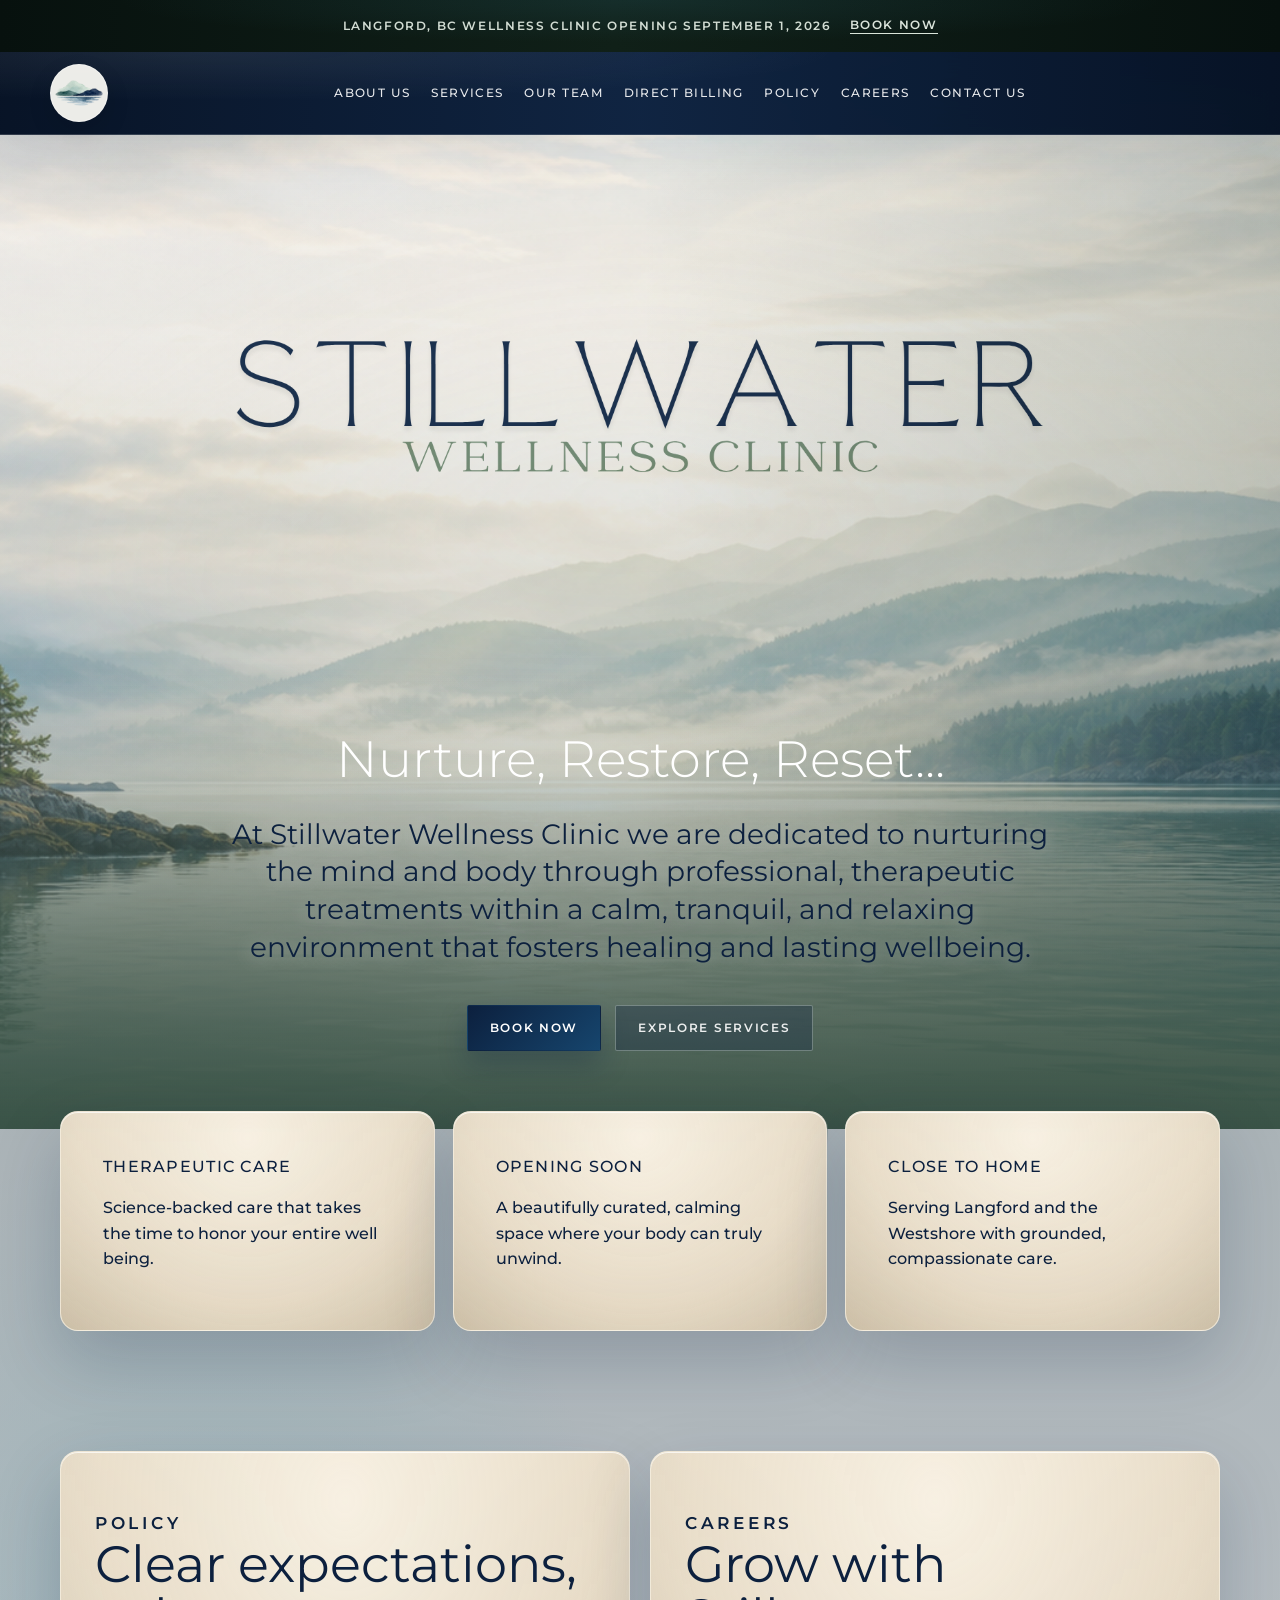
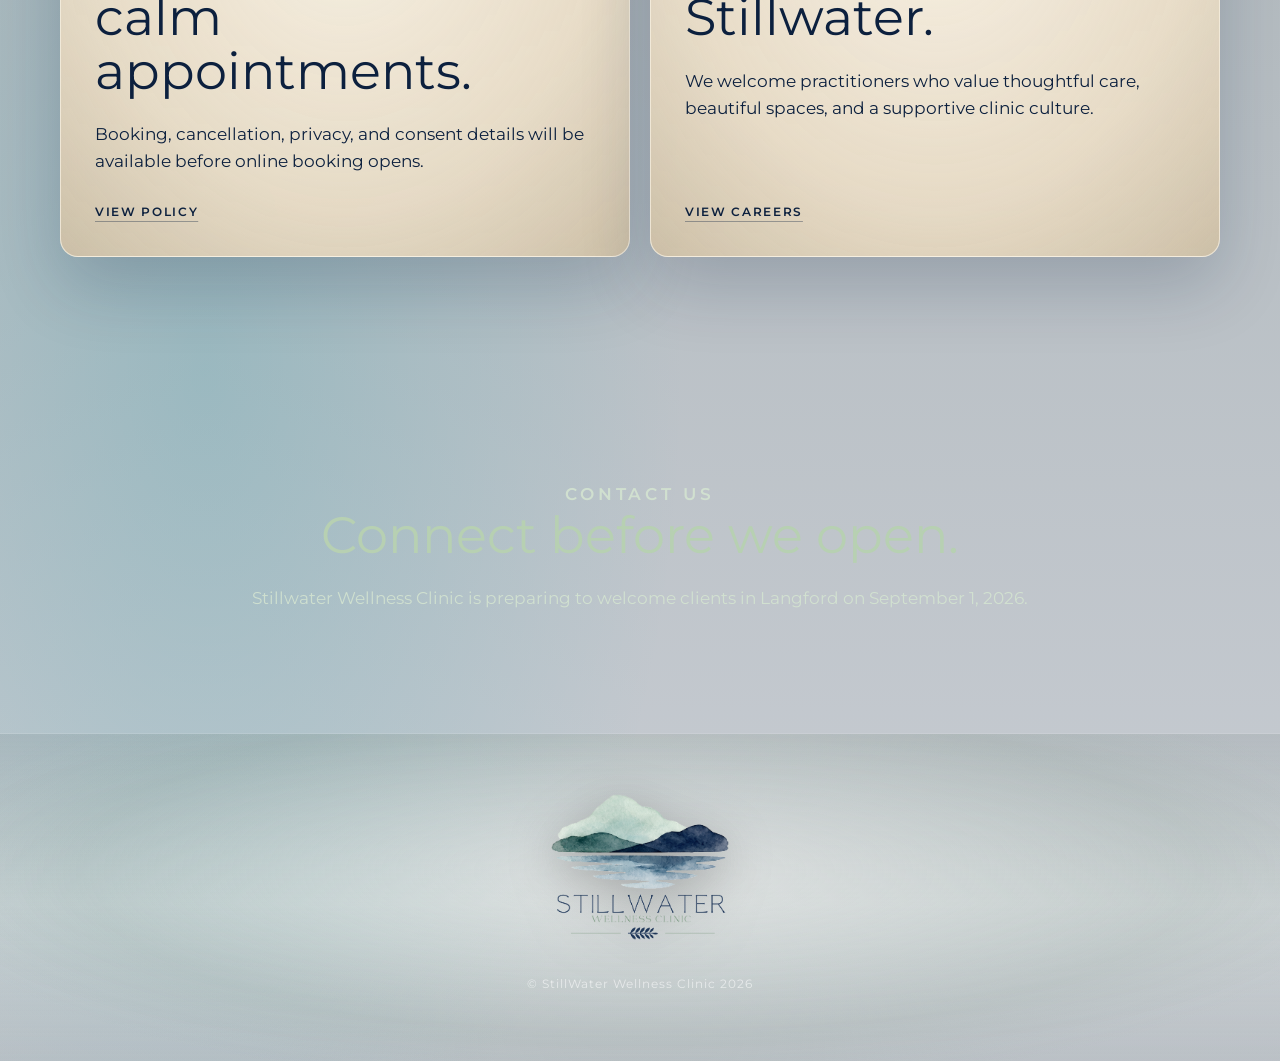
==== index.html @ 0101c3d7 "Simplify footer and team page copy" ====
<!doctype html>
<html lang="en">
  <head>
    <meta charset="utf-8">
    <meta name="viewport" content="width=device-width, initial-scale=1">
    <meta
      name="description"
      content="Stillwater Wellness Clinic is a calm, therapeutic wellness clinic opening September 1, 2026 in Langford, BC."
    >
    <title>Stillwater Wellness Clinic | Langford BC</title>
    <link rel="preconnect" href="https://fonts.googleapis.com">
    <link rel="preconnect" href="https://fonts.gstatic.com" crossorigin>
    <link
      href="https://fonts.googleapis.com/css2?family=Montserrat:wght@300;400;500;600;700&display=swap"
      rel="stylesheet"
    >
    <link rel="stylesheet" href="styles.css">
  </head>
  <body>
    <div class="announcement-bar">
      <span>Langford, BC wellness clinic opening September 1, 2026</span>
      <a href="https://jane.app" target="_blank" rel="noreferrer">Book Now</a>
    </div>

    <header class="site-header" data-header>
      <a class="brand-mark" href="#home" aria-label="Stillwater Wellness Clinic home">
        <img src="stillwater-menu-logo.png" alt="Stillwater Wellness Clinic logo">
      </a>
      <button class="nav-toggle" type="button" aria-expanded="false" aria-controls="site-nav" data-nav-toggle>
        <span></span>
        <span></span>
        <span></span>
        <span class="sr-only">Menu</span>
      </button>
      <nav class="site-nav" id="site-nav" data-nav>
        <a href="about.html">About Us</a>
        <a href="services.html">Services</a>
        <a href="teams.html">Our Team</a>
        <a href="direct-billing.html">Direct Billing</a>
        <a href="policy.html">Policy</a>
        <a href="careers.html">Careers</a>
        <a href="contact.html">Contact Us</a>
      </nav>
    </header>

    <main>
      <section class="hero" id="home" aria-labelledby="hero-title">
        <div class="hero-media" aria-hidden="true">
          <div class="watercolor-field"></div>
        </div>
        <div class="hero-content">
          <img class="hero-wordmark" src="stillwater-wordmark.png" alt="Stillwater Wellness Clinic">
          <h1 id="hero-title">Nurture, Restore, Reset...</h1>
          <p class="mantra">
            At Stillwater Wellness Clinic we are dedicated to nurturing the mind and body through professional,
            therapeutic treatments within a calm, tranquil, and relaxing environment that fosters healing and
            lasting wellbeing.
          </p>
          <div class="hero-actions">
            <a class="button button-primary" href="https://jane.app" target="_blank" rel="noreferrer">Book Now</a>
            <a class="button button-secondary" href="services.html">Explore Services</a>
          </div>
        </div>
      </section>

      <section class="intro-band" aria-label="Clinic highlights">
        <div>
          <strong>Therapeutic Care</strong>
          <p>Science-backed care that takes the time to honor your entire well being.</p>
        </div>
        <div>
          <strong>Opening Soon</strong>
          <p>A beautifully curated, calming space where your body can truly unwind.</p>
        </div>
        <div>
          <strong>Close to Home</strong>
          <p>Serving Langford and the Westshore with grounded, compassionate care.</p>
        </div>
      </section>

      <section class="section policy-careers">
        <article id="policy">
          <p class="eyebrow">Policy</p>
          <h2>Clear expectations, calm appointments.</h2>
          <p>
            Booking, cancellation, privacy, and consent details will be available before online booking opens.
          </p>
          <a class="inline-card-link" href="policy.html">View Policy</a>
        </article>
        <article id="careers">
          <p class="eyebrow">Careers</p>
          <h2>Grow with Stillwater.</h2>
          <p>
            We welcome practitioners who value thoughtful care, beautiful spaces, and a supportive clinic culture.
          </p>
          <a class="inline-card-link" href="careers.html">View Careers</a>
        </article>
      </section>

      <section class="section contact-section" id="contact">
        <div>
          <p class="eyebrow">Contact Us</p>
          <h2>Connect before we open.</h2>
          <p>
            Stillwater Wellness Clinic is preparing to welcome clients in Langford on September 1, 2026.
          </p>
        </div>
      </section>
    </main>

    <footer class="site-footer">
      <img src="stillwater-footer-logo.png" alt="Stillwater Wellness Clinic logo">
      <p class="copyright">&copy; StillWater Wellness Clinic 2026</p>
    </footer>

    <script src="script.js"></script>
  </body>
</html>
---- styles.css ----
:root {
  --sage-light: #dfe9df;
  --sage: #89a58e;
  --sage-glow: #b7d0b2;
  --sage-text: #d4e4d1;
  --sage-deep: #496a57;
  --forest: #10281f;
  --forest-soft: #18372b;
  --blue: #17335b;
  --blue-deep: #0c203e;
  --mineral-blue: #16456d;
  --mineral-blue-soft: #2f6f83;
  --cream: #fbfaf5;
  --cream-block: rgba(232, 220, 199, 0.9);
  --cream-block-strong: rgba(247, 240, 226, 0.96);
  --white: #ffffff;
  --ink: #172333;
  --muted: #5d6b68;
  --line: rgba(23, 51, 91, 0.14);
  --shadow: 0 24px 60px rgba(12, 32, 62, 0.16);
  --soft-shadow: 0 18px 46px rgba(12, 32, 62, 0.08);
}

* {
  box-sizing: border-box;
}

html {
  min-height: 100%;
  scroll-behavior: smooth;
}

body {
  min-height: 100vh;
  margin: 0;
  background:
    linear-gradient(180deg, rgba(6, 22, 31, 0.68), rgba(7, 34, 41, 0.4) 24rem, rgba(12, 32, 62, 0.22)),
    radial-gradient(ellipse at 76% 18%, rgba(255, 255, 255, 0.22), transparent 28rem),
    radial-gradient(ellipse at 16% 74%, rgba(0, 181, 194, 0.18), transparent 30rem),
    url("ocean-geode-background.png") center top / cover fixed;
  color: rgba(255, 255, 255, 0.9);
  display: flex;
  flex-direction: column;
  font-family: "Montserrat", Arial, sans-serif;
  line-height: 1.6;
}

body::before {
  content: "";
  position: fixed;
  inset: 0;
  z-index: -1;
  pointer-events: none;
  background:
    linear-gradient(180deg, rgba(255, 255, 255, 0.08), transparent 24rem),
    radial-gradient(ellipse at 50% 28%, rgba(12, 32, 62, 0.18), transparent 42%);
  opacity: 0.82;
}

img {
  display: block;
  max-width: 100%;
}

a {
  color: inherit;
  text-decoration: none;
}

.sr-only {
  position: absolute;
  width: 1px;
  height: 1px;
  padding: 0;
  margin: -1px;
  overflow: hidden;
  clip: rect(0, 0, 0, 0);
  white-space: nowrap;
  border: 0;
}

.announcement-bar {
  position: fixed;
  z-index: 22;
  top: 0;
  left: 0;
  width: 100%;
  min-height: 52px;
  display: flex;
  align-items: center;
  justify-content: center;
  gap: 18px;
  padding: 12px 24px;
  background:
    radial-gradient(ellipse at 50% 0%, rgba(47, 111, 131, 0.18), transparent 58%),
    linear-gradient(90deg, #07110e, #102018 48%, #07110e);
  color: rgba(223, 233, 223, 0.94);
  font-size: 0.72rem;
  font-weight: 600;
  letter-spacing: 0.14em;
  line-height: 1.3;
  text-align: center;
  text-transform: uppercase;
}

.announcement-bar a {
  color: rgba(223, 233, 223, 0.98);
  border-bottom: 1px solid currentColor;
}

.site-header {
  position: fixed;
  z-index: 20;
  top: 52px;
  left: 0;
  width: 100%;
  min-height: 72px;
  display: grid;
  grid-template-columns: auto 1fr;
  align-items: center;
  gap: 22px;
  padding: 12px max(24px, calc((100vw - 1180px) / 2));
  background:
    radial-gradient(ellipse at 16% 0%, rgba(223, 233, 223, 0.08), transparent 42%),
    linear-gradient(90deg, rgba(5, 17, 36, 0.99), rgba(11, 32, 62, 0.98), rgba(5, 17, 36, 0.99));
  border: 0;
  border-bottom: 1px solid rgba(255, 255, 255, 0.12);
  border-radius: 0;
  box-shadow: var(--soft-shadow);
  backdrop-filter: blur(18px);
}

.brand-mark {
  display: grid;
  place-items: center;
  width: 58px;
  height: 58px;
  background: rgba(251, 250, 245, 0.94);
  border: 1px solid rgba(255, 255, 255, 0.34);
  border-radius: 50%;
  box-shadow: 0 10px 24px rgba(0, 0, 0, 0.12);
}

.brand-mark img {
  width: 50px;
  height: 34px;
  object-fit: contain;
  object-position: center;
}

.site-nav {
  display: flex;
  align-items: center;
  justify-content: center;
  gap: clamp(12px, 1.6vw, 24px);
  color: rgba(255, 255, 255, 0.9);
  font-size: 0.76rem;
  font-weight: 500;
  letter-spacing: 0.12em;
  text-transform: uppercase;
}

.site-nav a {
  padding: 8px 0;
}

.site-nav a:hover {
  color: var(--sage-light);
}

.button {
  display: inline-flex;
  align-items: center;
  justify-content: center;
  min-height: 46px;
  padding: 0 22px;
  border: 1px solid transparent;
  border-radius: 2px;
  font-size: 0.76rem;
  font-weight: 600;
  letter-spacing: 0.14em;
  text-transform: uppercase;
  transition: background-color 180ms ease, color 180ms ease, border-color 180ms ease, transform 180ms ease;
}

.button-primary {
  background: linear-gradient(135deg, var(--blue-deep), var(--mineral-blue));
  color: var(--white);
  box-shadow: 0 14px 28px rgba(12, 32, 62, 0.28);
}

.button-primary:hover {
  background: linear-gradient(135deg, #07182f, #123d62);
  transform: translateY(-1px);
}

.button-secondary {
  border-color: rgba(223, 233, 223, 0.34);
  color: rgba(255, 255, 255, 0.9);
  background: rgba(12, 32, 62, 0.34);
}

.button-secondary:hover {
  border-color: rgba(223, 233, 223, 0.58);
  background: rgba(22, 69, 109, 0.44);
  transform: translateY(-1px);
}

.nav-toggle {
  display: none;
}

.hero {
  position: relative;
  min-height: 100vh;
  display: grid;
  place-items: center;
  overflow: hidden;
  padding: 168px 24px 78px;
  isolation: isolate;
}

.hero::after {
  content: "";
  position: absolute;
  inset: auto 0 0;
  height: 42%;
  background:
    linear-gradient(180deg, rgba(73, 106, 87, 0), rgba(73, 106, 87, 0.18) 55%, rgba(73, 106, 87, 0.34) 100%),
    linear-gradient(180deg, rgba(255, 255, 255, 0), rgba(223, 233, 223, 0.16));
  z-index: -1;
}

.hero-media {
  position: absolute;
  inset: 0;
  z-index: -2;
  background:
    linear-gradient(180deg, rgba(251, 250, 245, 0.03), rgba(16, 40, 31, 0.16) 68%, var(--forest) 100%),
    linear-gradient(90deg, rgba(251, 250, 245, 0.12), rgba(251, 250, 245, 0), rgba(16, 40, 31, 0.18)),
    url("langford-coast-backdrop.png") center / cover no-repeat;
}

.watercolor-field {
  position: absolute;
  inset: 18% -6% auto;
  height: 58%;
  background:
    radial-gradient(ellipse at 50% 44%, rgba(255, 255, 255, 0.18), transparent 62%),
    radial-gradient(ellipse at 24% 62%, rgba(137, 165, 142, 0.08), transparent 42%),
    radial-gradient(ellipse at 72% 52%, rgba(23, 51, 91, 0.06), transparent 40%);
  filter: blur(16px);
  opacity: 0.36;
}

.hero-content {
  width: min(980px, 100%);
  text-align: center;
  color: var(--blue-deep);
}

.opening-date,
.eyebrow {
  margin: 0 0 16px;
  color: var(--sage-deep);
  font-size: 0.78rem;
  font-weight: 600;
  letter-spacing: 0.22em;
  text-transform: uppercase;
}

.hero-wordmark {
  width: min(940px, 96vw);
  margin: 12px auto 24px;
  mix-blend-mode: multiply;
}

h1,
h2,
h3 {
  margin: 0;
  color: var(--sage-glow);
  font-family: "Montserrat", Arial, sans-serif;
  line-height: 1.04;
  font-weight: 400;
}

h1 {
  max-width: 850px;
  margin: 0 auto;
  color: #ffffff;
  font-size: clamp(2.05rem, 4vw, 4.35rem);
  font-weight: 300;
  font-kerning: normal;
  font-feature-settings: "kern" 1, "liga" 1;
  letter-spacing: 0;
  white-space: nowrap;
}

h2 {
  font-size: clamp(2.4rem, 4vw, 4.7rem);
}

h3 {
  font-size: 1.8rem;
}

.mantra {
  max-width: 820px;
  margin: 30px auto 0;
  color: #0c203e;
  font-family: "Montserrat", Arial, sans-serif;
  font-size: clamp(1.32rem, 2.2vw, 1.8rem);
  font-weight: 400;
  line-height: 1.34;
  text-shadow: 0 2px 18px rgba(255, 255, 255, 0.42);
}

.hero-actions {
  display: flex;
  flex-wrap: wrap;
  justify-content: center;
  gap: 14px;
  margin-top: 38px;
}

.intro-band,
.section {
  width: min(1160px, calc(100% - 40px));
  margin-inline: auto;
}

.site-footer {
  width: 100%;
  margin-inline: 0;
}

.intro-band {
  display: grid;
  grid-template-columns: repeat(3, 1fr);
  gap: 18px;
  margin-top: -18px;
}

.intro-band div {
  position: relative;
  overflow: hidden;
  min-height: 170px;
  padding: clamp(30px, 4vw, 42px);
}

.intro-band span {
  color: var(--blue);
  font-family: "Montserrat", Arial, sans-serif;
  font-size: 0.78rem;
  font-weight: 600;
  letter-spacing: 0.16em;
  text-transform: uppercase;
  text-shadow: none;
}

.intro-band strong {
  display: block;
  color: var(--blue-deep);
  font-size: 1rem;
  font-weight: 500;
  letter-spacing: 0.08em;
  text-transform: uppercase;
  text-shadow: none;
}

.intro-band p {
  color: var(--blue-deep);
  font-weight: 500;
  text-shadow: none;
}

.section p {
  color: rgba(212, 228, 209, 0.86);
}

.section {
  padding: 120px 0;
}

.section-about,
.split-section,
.contact-section {
  display: grid;
  grid-template-columns: minmax(0, 1.35fr) minmax(280px, 0.65fr);
  gap: clamp(36px, 7vw, 92px);
  align-items: center;
}

.section-copy p:last-child,
.split-section > p,
.muted-section > p,
.policy-careers p,
.contact-section p {
  margin: 24px 0 0;
  font-size: 1.06rem;
}

.feature-panel,
.contact-card {
  padding: 36px;
  background:
    radial-gradient(ellipse at 50% 0%, rgba(47, 111, 131, 0.18), transparent 56%),
    linear-gradient(145deg, rgba(255, 255, 255, 0.085), rgba(7, 17, 14, 0.32)),
    linear-gradient(90deg, #07110e, #102018 48%, #07110e);
  color: var(--white);
  border-radius: 2px;
  border: 1px solid rgba(223, 233, 223, 0.16);
  box-shadow: 0 20px 54px rgba(3, 14, 10, 0.3), inset 0 1px 0 rgba(255, 255, 255, 0.13);
  backdrop-filter: blur(12px);
}

.feature-panel p,
.feature-panel span,
.contact-card span {
  margin: 0;
  color: var(--blue-deep);
  text-shadow: none;
}

.feature-panel strong {
  display: block;
  margin: 10px 0;
  font-family: "Montserrat", Arial, sans-serif;
  font-size: clamp(2.4rem, 5vw, 4rem);
  line-height: 0.95;
}

.section-services {
  width: 100%;
  padding-inline: max(24px, calc((100vw - 1160px) / 2));
  background:
    linear-gradient(180deg, rgba(5, 31, 43, 0.98), rgba(7, 62, 72, 0.9)),
    linear-gradient(135deg, rgba(0, 156, 176, 0.24), rgba(12, 32, 62, 0.22));
}

.section-heading {
  max-width: 820px;
}

.service-grid {
  display: grid;
  grid-template-columns: repeat(3, 1fr);
  gap: 16px;
  margin-top: 48px;
}

.service-grid article,
.policy-careers article {
  position: relative;
  overflow: hidden;
  min-height: 286px;
  padding: 34px;
  transition: transform 180ms ease, box-shadow 180ms ease, border-color 180ms ease;
}

.intro-band div,
.service-grid article,
.policy-careers article,
.feature-panel,
.contact-card {
  background:
    radial-gradient(ellipse at 50% 12%, var(--cream-block-strong), rgba(232, 220, 199, 0.82) 62%, rgba(199, 185, 160, 0.64) 100%),
    linear-gradient(180deg, rgba(247, 240, 226, 0.94), rgba(218, 202, 174, 0.84));
  border: 1px solid rgba(247, 240, 226, 0.74);
  border-radius: 18px;
  box-shadow: 0 28px 70px rgba(12, 32, 62, 0.2), inset 0 1px 0 rgba(255, 255, 255, 0.72);
  backdrop-filter: blur(10px);
}

.service-grid article:hover,
.policy-careers article:hover {
  border-color: rgba(255, 253, 247, 0.92);
  box-shadow: 0 32px 78px rgba(12, 32, 62, 0.24), inset 0 1px 0 rgba(255, 255, 255, 0.82);
  transform: translateY(-3px);
}

.service-grid article span {
  display: block;
  margin-bottom: 54px;
  color: var(--blue);
  font-family: "Montserrat", Arial, sans-serif;
  font-size: 2.4rem;
  font-weight: 500;
  line-height: 1;
}

.service-grid p {
  margin: 18px 0 0;
}

.muted-section {
  padding-top: 90px;
  padding-bottom: 90px;
  border-top: 1px solid rgba(255, 255, 255, 0.12);
  border-bottom: 1px solid rgba(255, 255, 255, 0.12);
}

.policy-careers {
  display: grid;
  grid-template-columns: repeat(2, 1fr);
  gap: 20px;
}

.policy-careers article {
  display: flex;
  flex-direction: column;
}

.policy-careers article .eyebrow,
.policy-careers article p {
  color: var(--blue-deep);
  text-shadow: none;
}

.inline-card-link {
  display: inline-flex;
  align-items: center;
  width: fit-content;
  margin-top: auto;
  padding-top: 28px;
  color: var(--blue-deep);
  font-size: 0.74rem;
  font-weight: 600;
  letter-spacing: 0.14em;
  text-transform: uppercase;
  text-decoration: underline;
  text-decoration-color: rgba(12, 32, 62, 0.35);
  text-underline-offset: 5px;
}

.inline-card-link:hover,
.inline-card-link:focus-visible {
  color: var(--mineral-blue);
  text-decoration-color: currentColor;
}

.contact-section {
  padding-top: 80px;
  display: block;
  max-width: 820px;
  text-align: center;
}

.page-main {
  flex: 1 0 auto;
  min-height: calc(100vh - 220px);
  padding-top: 160px;
}

.page-hero,
.page-section {
  width: min(1040px, calc(100% - 40px));
  margin-inline: auto;
}

.page-hero {
  min-height: 56vh;
  display: grid;
  align-content: center;
  justify-items: center;
  padding: 96px 0 72px;
  text-align: center;
}

.page-hero h1 {
  max-width: 920px;
  margin-inline: auto;
  font-size: clamp(3rem, 6.8vw, 6.8rem);
}

.page-title-accent {
  display: block;
  width: min(100%, 980px);
  max-width: min(980px, calc(100vw - 56px));
  margin-inline: auto;
  color: var(--sage-glow);
  font-family: "Montserrat", Arial, sans-serif;
  font-size: clamp(2.4rem, 5.4vw, 5.2rem);
  font-weight: 400;
  letter-spacing: 0.16em;
  line-height: 1.08;
  text-align: center;
  text-transform: uppercase;
  text-shadow: 0 4px 10px rgba(0, 0, 0, 0.34), 0 16px 34px rgba(12, 32, 62, 0.42);
}

.page-hero p:last-child {
  max-width: 760px;
  margin: 28px auto 0;
  color: var(--sage-text);
  font-family: "Montserrat", Arial, sans-serif;
  font-size: clamp(1.25rem, 2vw, 1.7rem);
  font-weight: 400;
  line-height: 1.35;
  text-shadow: 0 2px 4px rgba(0, 0, 0, 0.34), 0 12px 26px rgba(12, 32, 62, 0.34);
}

.page-section {
  padding: 0 0 108px;
}

.page-grid {
  display: grid;
  gap: 20px;
}

.two-column {
  grid-template-columns: repeat(2, minmax(0, 1fr));
}

.three-column {
  grid-template-columns: repeat(3, minmax(0, 1fr));
}

.page-card {
  position: relative;
  overflow: hidden;
  padding: clamp(24px, 3vw, 34px);
  min-height: 210px;
  background:
    radial-gradient(ellipse at 50% 12%, var(--cream-block-strong), rgba(232, 220, 199, 0.82) 62%, rgba(199, 185, 160, 0.64) 100%),
    linear-gradient(180deg, rgba(247, 240, 226, 0.94), rgba(218, 202, 174, 0.84));
  border: 1px solid rgba(247, 240, 226, 0.74);
  border-radius: 18px;
  box-shadow: 0 28px 70px rgba(12, 32, 62, 0.2), inset 0 1px 0 rgba(255, 255, 255, 0.72);
  backdrop-filter: blur(10px);
}

.page-card h2 {
  color: var(--blue-deep);
  font-family: "Montserrat", Arial, sans-serif;
  font-size: clamp(1.05rem, 1.8vw, 1.45rem);
  font-weight: 500;
  letter-spacing: 0.08em;
  line-height: 1.25;
  text-transform: uppercase;
}

.page-card p {
  color: var(--blue-deep);
  font-size: clamp(0.96rem, 1.35vw, 1.08rem);
  font-weight: 400;
  text-shadow: none;
}

.page-card p:last-child {
  margin-bottom: 0;
}

.page-card a:not(.button) {
  color: var(--blue-deep);
  font-weight: 600;
  text-decoration-color: rgba(12, 32, 62, 0.4);
  text-underline-offset: 4px;
}

.page-card a:not(.button):hover,
.page-card a:not(.button):focus-visible {
  color: var(--mineral-blue);
  text-decoration-color: currentColor;
}

.policy-page .page-hero {
  text-align: center;
}

.policy-page .page-title-accent {
  overflow-wrap: normal;
}

.policy-stack {
  grid-template-columns: minmax(0, 760px);
  justify-content: center;
}

.page-copy-card h3 {
  margin: 24px 0 8px;
  color: var(--blue-deep);
  font-size: clamp(0.92rem, 1.4vw, 1.05rem);
  font-weight: 500;
  letter-spacing: 0.08em;
  text-transform: uppercase;
}

.content-list {
  display: grid;
  gap: 8px;
  margin: 18px 0 24px;
  padding: 0;
  color: var(--blue-deep);
  font-size: clamp(0.96rem, 1.35vw, 1.08rem);
  font-weight: 400;
  line-height: 1.65;
  list-style: none;
}

.content-list li {
  position: relative;
  padding-left: 20px;
}

.content-list li::before {
  content: "";
  position: absolute;
  left: 0;
  top: 0.78em;
  width: 6px;
  height: 6px;
  border-radius: 999px;
  background: var(--blue-deep);
  opacity: 0.72;
}

.direct-billing-card {
  padding: clamp(30px, 4vw, 48px);
}

.direct-billing-card h2:not(:first-child) {
  margin-top: 34px;
}

.direct-billing-card p,
.direct-billing-card .content-list {
  font-size: clamp(1.02rem, 1.45vw, 1.14rem);
}

.team-profile {
  display: grid;
  grid-template-columns: minmax(220px, 0.42fr) minmax(0, 1fr);
  gap: clamp(28px, 5vw, 56px);
  align-items: center;
}

.team-photo-frame {
  position: relative;
  width: min(100%, 320px);
  aspect-ratio: 3 / 4;
  justify-self: center;
  overflow: hidden;
  background:
    linear-gradient(180deg, rgba(255, 253, 247, 0.92), rgba(218, 202, 174, 0.78));
  border: 8px solid rgba(247, 240, 226, 0.94);
  border-radius: 50%;
  box-shadow: 0 24px 60px rgba(12, 32, 62, 0.24), inset 0 0 0 1px rgba(12, 32, 62, 0.12);
}

.team-photo-frame img {
  width: 100%;
  height: 100%;
  object-fit: cover;
  object-position: 54% 18%;
}

.team-bio .eyebrow {
  color: var(--blue);
}

.team-bio h2 {
  color: var(--blue-deep);
  font-size: clamp(2rem, 4vw, 3.6rem);
  letter-spacing: 0.04em;
  text-transform: uppercase;
}

.team-bio p {
  max-width: 760px;
}

.contact-page .page-title-accent {
  width: min(1180px, calc(100vw - 40px));
  max-width: none;
  margin: 0 auto;
  color: var(--sage-glow);
  font-size: clamp(2.2rem, 4.8vw, 4.9rem);
  letter-spacing: clamp(0.1em, 0.9vw, 0.16em);
  overflow-wrap: anywhere;
  text-shadow: 0 4px 8px rgba(0, 0, 0, 0.42), 0 16px 34px rgba(12, 32, 62, 0.5);
  text-align: center;
}

.contact-title-balanced {
  display: grid;
  grid-template-columns: minmax(0, 1fr) auto minmax(0, 1fr);
  align-items: center;
  gap: clamp(0.45em, 2.2vw, 0.9em);
}

.contact-title-balanced span:first-child {
  justify-self: end;
}

.contact-title-balanced span:nth-child(2) {
  justify-self: center;
}

.contact-title-balanced span:last-child {
  justify-self: start;
}

.contact-page .page-hero {
  min-height: 56vh;
  padding: 96px 0 72px;
}

.contact-page .page-hero p:last-child {
  max-width: 760px;
  margin: 28px auto 0;
  font-weight: 400;
  text-align: center;
  text-shadow: 0 2px 4px rgba(0, 0, 0, 0.4), 0 12px 26px rgba(12, 32, 62, 0.34);
}

.contact-page .page-section {
  max-width: 1040px;
  padding-bottom: 108px;
  margin-inline: auto;
}

.contact-page .page-grid {
  grid-template-columns: repeat(3, minmax(0, 1fr));
  justify-content: center;
  justify-items: center;
  margin-inline: auto;
}

.contact-page .page-card p,
.contact-page .page-card a:not(.button) {
  color: var(--blue-deep);
  text-shadow: none;
}

.contact-page .page-card {
  display: grid;
  align-content: center;
  justify-items: center;
  width: 100%;
  min-height: 210px;
  padding: clamp(24px, 3vw, 34px);
  background:
    radial-gradient(ellipse at 50% 12%, var(--cream-block-strong), rgba(232, 220, 199, 0.82) 62%, rgba(199, 185, 160, 0.64) 100%),
    linear-gradient(180deg, rgba(247, 240, 226, 0.94), rgba(218, 202, 174, 0.84));
  border-color: rgba(247, 240, 226, 0.74);
  box-shadow: 0 28px 70px rgba(12, 32, 62, 0.2), inset 0 1px 0 rgba(255, 255, 255, 0.72);
  backdrop-filter: blur(10px);
  text-align: center;
}

.contact-page .page-card h2 {
  display: flex;
  align-items: center;
  justify-content: center;
  gap: 12px;
  color: var(--blue-deep);
  text-shadow: none;
}

.contact-page .page-card h2 svg {
  width: 22px;
  height: 22px;
  flex: 0 0 auto;
  fill: none;
  stroke: currentColor;
  stroke-linecap: round;
  stroke-linejoin: round;
  stroke-width: 1.8;
}

.contact-page .page-card a:not(.button) {
  text-decoration-color: rgba(12, 32, 62, 0.4);
}

.contact-page .page-card a:not(.button):hover,
.contact-page .page-card a:not(.button):focus-visible {
  color: var(--mineral-blue);
  text-decoration-color: currentColor;
}

.page-button {
  margin-top: 26px;
}

.service-menu {
  display: grid;
  gap: 14px;
  max-width: 820px;
}

.service-menu-card {
  padding: clamp(24px, 3vw, 34px);
  background:
    radial-gradient(ellipse at 50% 12%, var(--cream-block-strong), rgba(232, 220, 199, 0.82) 62%, rgba(199, 185, 160, 0.64) 100%),
    linear-gradient(180deg, rgba(247, 240, 226, 0.94), rgba(218, 202, 174, 0.84));
  border: 1px solid rgba(247, 240, 226, 0.74);
  border-radius: 18px;
  box-shadow: 0 28px 70px rgba(12, 32, 62, 0.2), inset 0 1px 0 rgba(255, 255, 255, 0.72);
  backdrop-filter: blur(10px);
}

.service-menu-card h2 {
  max-width: 720px;
  color: var(--blue-deep);
  font-family: "Montserrat", Arial, sans-serif;
  font-size: clamp(1.05rem, 1.8vw, 1.45rem);
  font-weight: 500;
  letter-spacing: 0.08em;
  line-height: 1.25;
  text-transform: uppercase;
}

.service-note {
  margin: 8px 0 14px;
  color: rgba(12, 32, 62, 0.68);
  font-size: 0.72rem;
  font-weight: 500;
  letter-spacing: 0.14em;
  text-transform: uppercase;
}

.service-note-secondary {
  margin-top: -8px;
}

.service-line {
  display: grid;
  grid-template-columns: minmax(0, 1fr) auto;
  align-items: baseline;
  gap: 18px;
  padding: 13px 0;
  border-bottom: 1px solid rgba(12, 32, 62, 0.16);
  color: var(--blue-deep);
  cursor: pointer;
  font-family: "Montserrat", Arial, sans-serif;
  font-weight: 400;
  font-size: clamp(0.94rem, 1.35vw, 1.05rem);
  text-decoration: none;
  text-shadow: none;
  transition: color 180ms ease, border-color 180ms ease, transform 180ms ease;
}

.service-more-info {
  display: inline-flex;
  width: fit-content;
  margin: 4px 0 12px;
  color: rgba(12, 32, 62, 0.76);
  font-size: 0.72rem;
  font-weight: 500;
  letter-spacing: 0.12em;
  text-transform: uppercase;
  text-decoration: underline;
  text-decoration-color: rgba(12, 32, 62, 0.28);
  text-underline-offset: 4px;
}

.service-more-info:hover,
.service-more-info:focus-visible {
  color: var(--mineral-blue);
  text-decoration-color: currentColor;
}

.service-line:hover,
.service-line:focus-visible {
  border-bottom-color: rgba(12, 37, 73, 0.36);
  color: var(--mineral-blue);
  transform: translateX(3px);
}

.service-line:focus-visible {
  border-radius: 10px;
  outline: 2px solid rgba(31, 82, 101, 0.45);
  outline-offset: 5px;
}

.service-line:last-child {
  border-bottom: 0;
  padding-bottom: 0;
}

.service-line span {
  min-width: 0;
}

.service-line em {
  color: rgba(12, 32, 62, 0.56);
  font-size: 0.82em;
  font-style: normal;
  letter-spacing: 0.08em;
  text-transform: uppercase;
  white-space: nowrap;
}

.service-line strong {
  color: var(--blue-deep);
  font-family: "Montserrat", Arial, sans-serif;
  font-size: 1.06em;
  font-weight: 500;
  transition: color 180ms ease;
}

.service-line:hover strong,
.service-line:focus-visible strong {
  color: var(--mineral-blue);
}

.service-cta {
  display: flex;
  justify-content: center;
  padding-top: 12px;
}

.service-cta .button {
  min-width: 190px;
}

.service-info-section {
  margin-top: clamp(34px, 6vw, 72px);
}

.service-info-card h2 {
  margin-bottom: 18px;
}

.service-info-card h3 {
  scroll-margin-top: 130px;
}

.contact-card {
  display: grid;
  gap: 18px;
}

.contact-card a:not(.button) {
  color: var(--blue-deep);
  font-size: 1.08rem;
  font-weight: 500;
}

.service-grid article h3,
.policy-careers article h2,
.feature-panel strong,
.contact-card h2,
.contact-card h3 {
  color: var(--blue-deep);
  text-shadow: none;
}

.site-footer {
  position: relative;
  overflow: hidden;
  display: grid;
  align-items: center;
  justify-items: center;
  gap: 16px;
  padding: 54px 0 56px;
  border-top: 1px solid rgba(255, 255, 255, 0.12);
  color: rgba(255, 255, 255, 0.68);
  text-align: center;
}

.site-footer::before {
  content: "";
  position: absolute;
  inset: 0;
  z-index: -1;
  background:
    radial-gradient(ellipse at center 42%, rgba(251, 250, 245, 0.42), rgba(223, 233, 223, 0.24) 36%, rgba(137, 165, 142, 0.11) 62%, transparent 82%),
    linear-gradient(180deg, rgba(16, 40, 31, 0.08), rgba(223, 233, 223, 0.22) 52%, rgba(16, 40, 31, 0.08));
}

.site-footer img {
  width: 190px;
  filter: drop-shadow(0 12px 24px rgba(0, 0, 0, 0.28));
}

.site-footer .copyright {
  color: rgba(255, 255, 255, 0.58);
  font-size: 0.76rem;
  letter-spacing: 0.08em;
}

@media (max-width: 980px) {
  .site-header {
    grid-template-columns: 1fr auto;
    z-index: 200;
  }

  .nav-toggle {
    display: inline-grid;
    position: relative;
    z-index: 220;
    align-content: center;
    justify-content: center;
    gap: 5px;
    width: 44px;
    height: 44px;
    border: 1px solid var(--line);
    border-radius: 4px;
    background: rgba(255, 255, 255, 0.12);
  }

  .nav-toggle span:not(.sr-only) {
    width: 20px;
    height: 2px;
    background: var(--white);
  }

  .site-nav {
    position: absolute;
    z-index: 210;
    top: 100%;
    left: 12px;
    right: 12px;
    display: none;
    flex-direction: column;
    align-items: stretch;
    gap: 0;
    padding: 10px;
    background: rgba(5, 17, 36, 0.99);
    border: 1px solid rgba(255, 255, 255, 0.14);
    border-radius: 0 0 12px 12px;
    box-shadow: 0 22px 42px rgba(12, 32, 62, 0.28);
  }

  .site-nav.is-open {
    display: flex;
  }

  .site-nav a {
    padding: 12px 10px;
  }

  .intro-band,
  .section-about,
  .split-section,
  .contact-section,
  .service-grid,
  .policy-careers,
  .team-profile,
  .two-column,
  .three-column {
    grid-template-columns: 1fr;
  }

  .section {
    padding: 82px 0;
  }

  .page-main {
    padding-top: 150px;
  }

  .page-hero {
    min-height: auto;
    padding: 72px 0 54px;
  }

  .contact-page .two-column {
    grid-template-columns: repeat(2, minmax(0, 1fr));
  }
}

@media (max-width: 680px) {
  html,
  body {
    overflow-x: hidden;
  }

  .announcement-bar {
    min-height: 54px;
    gap: 10px;
    padding: 8px 12px;
    font-size: 0.62rem;
    letter-spacing: 0.1em;
  }

  .site-header {
    top: 54px;
    width: 100%;
    grid-template-columns: 1fr auto;
    min-height: 64px;
    padding: 8px 14px;
  }

  .brand-mark img {
    width: 48px;
    height: 32px;
  }

  .hero {
    min-height: calc(100svh - 54px);
    align-items: center;
    padding: 176px 22px 74px;
  }

  h1 {
    max-width: 12ch;
    font-size: clamp(2rem, 10vw, 3rem);
    line-height: 1.08;
    white-space: normal;
  }

  .hero-wordmark {
    margin-top: 10px;
    margin-bottom: 24px;
    width: min(560px, 92vw);
  }

  .mantra {
    max-width: 34rem;
    margin-top: 28px;
    font-size: clamp(1.12rem, 5vw, 1.34rem);
    line-height: 1.5;
  }

  .hero-actions,
  .button {
    width: 100%;
  }

  .hero-actions {
    gap: 12px;
    margin-top: 34px;
  }

  .intro-band,
  .section,
  .page-hero,
  .page-section {
    width: min(100% - 32px, 1160px);
  }

  .intro-band,
  .page-grid,
  .service-menu,
  .policy-careers {
    gap: 16px;
  }

  .intro-band div,
  .service-grid article,
  .policy-careers article,
  .page-card,
  .service-menu-card,
  .feature-panel,
  .contact-card {
    min-height: auto;
    padding: 26px;
    border-radius: 16px;
    box-shadow: 0 18px 42px rgba(12, 32, 62, 0.2), inset 0 1px 0 rgba(255, 255, 255, 0.34);
  }

  .team-photo-frame {
    max-width: 280px;
    margin-inline: auto;
  }

  .team-bio {
    text-align: center;
  }

  .intro-band strong,
  .page-card h2,
  .service-menu-card h2 {
    font-size: 1.02rem;
    letter-spacing: 0.06em;
  }

  .intro-band p,
  .page-card p,
  .service-line {
    font-size: 1rem;
    line-height: 1.62;
  }

  .page-main {
    min-height: calc(100vh - 174px);
    padding-top: 132px;
  }

  .page-hero {
    padding: 70px 0 48px;
  }

  .page-hero .page-title-accent {
    width: 100%;
    max-width: 100%;
    font-size: clamp(1.7rem, 9vw, 2.55rem);
    letter-spacing: 0.045em;
    overflow-wrap: anywhere;
    word-break: normal;
  }

  .page-hero p:last-child {
    margin-top: 24px;
    font-size: 1.14rem;
    line-height: 1.5;
  }

  .contact-page .page-hero {
    padding: 52px 0 36px;
  }

  .contact-page .page-title-accent {
    max-width: 100%;
    font-size: clamp(1.7rem, 9vw, 2.55rem);
    letter-spacing: 0.045em;
  }

  .contact-title-balanced {
    display: grid;
    gap: 0.12em;
  }

  .contact-title-balanced span {
    display: block;
    justify-self: center;
  }

  .direct-billing-page .page-title-accent {
    font-size: clamp(1.52rem, 8vw, 2.2rem);
    letter-spacing: 0.045em;
  }

  .contact-page .page-hero p:last-child {
    max-width: 28rem;
    margin: 18px auto 0;
  }

  .contact-page .page-section {
    padding-bottom: 58px;
  }

  .contact-page .two-column {
    grid-template-columns: 1fr;
  }

  .section {
    padding: 72px 0;
  }

  .service-line {
    gap: 14px;
    padding: 10px 0;
    grid-template-columns: minmax(0, 1fr) auto;
  }

  .site-footer {
    display: grid;
    margin-top: auto;
  }
}
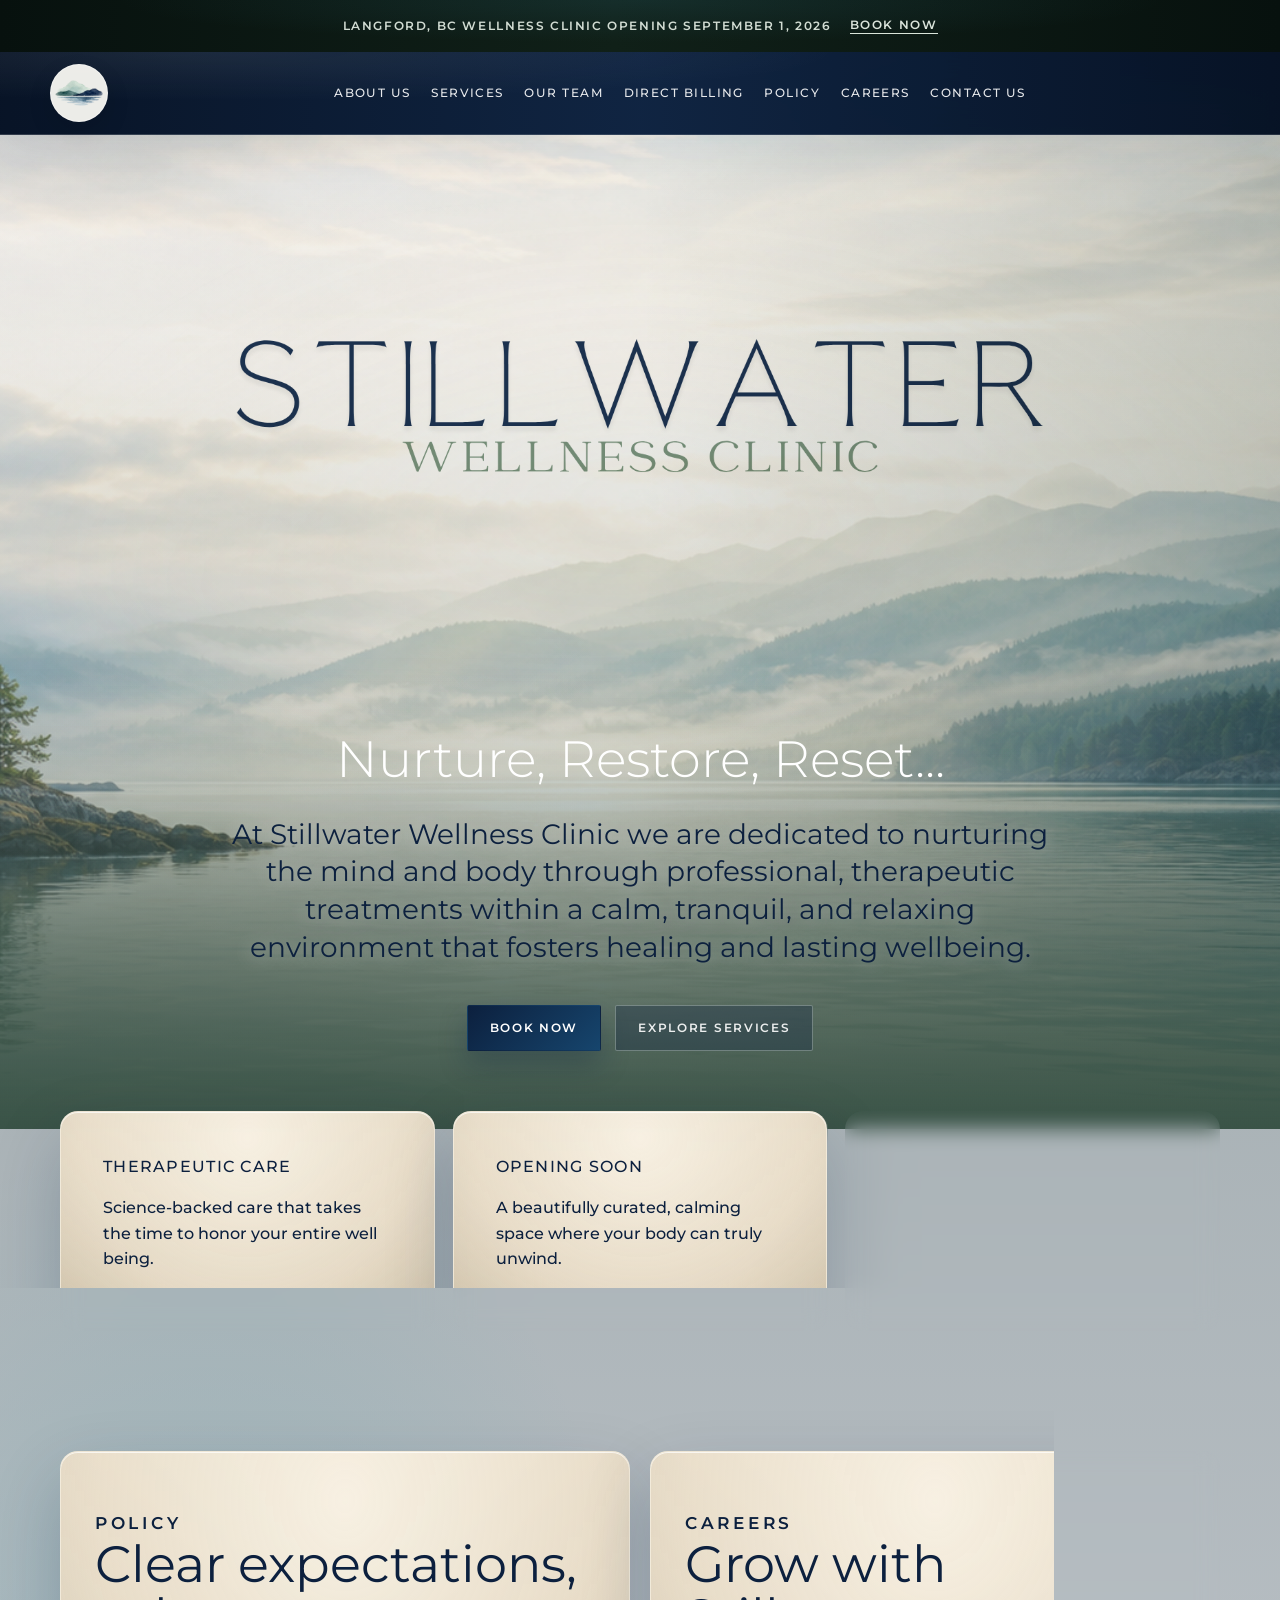
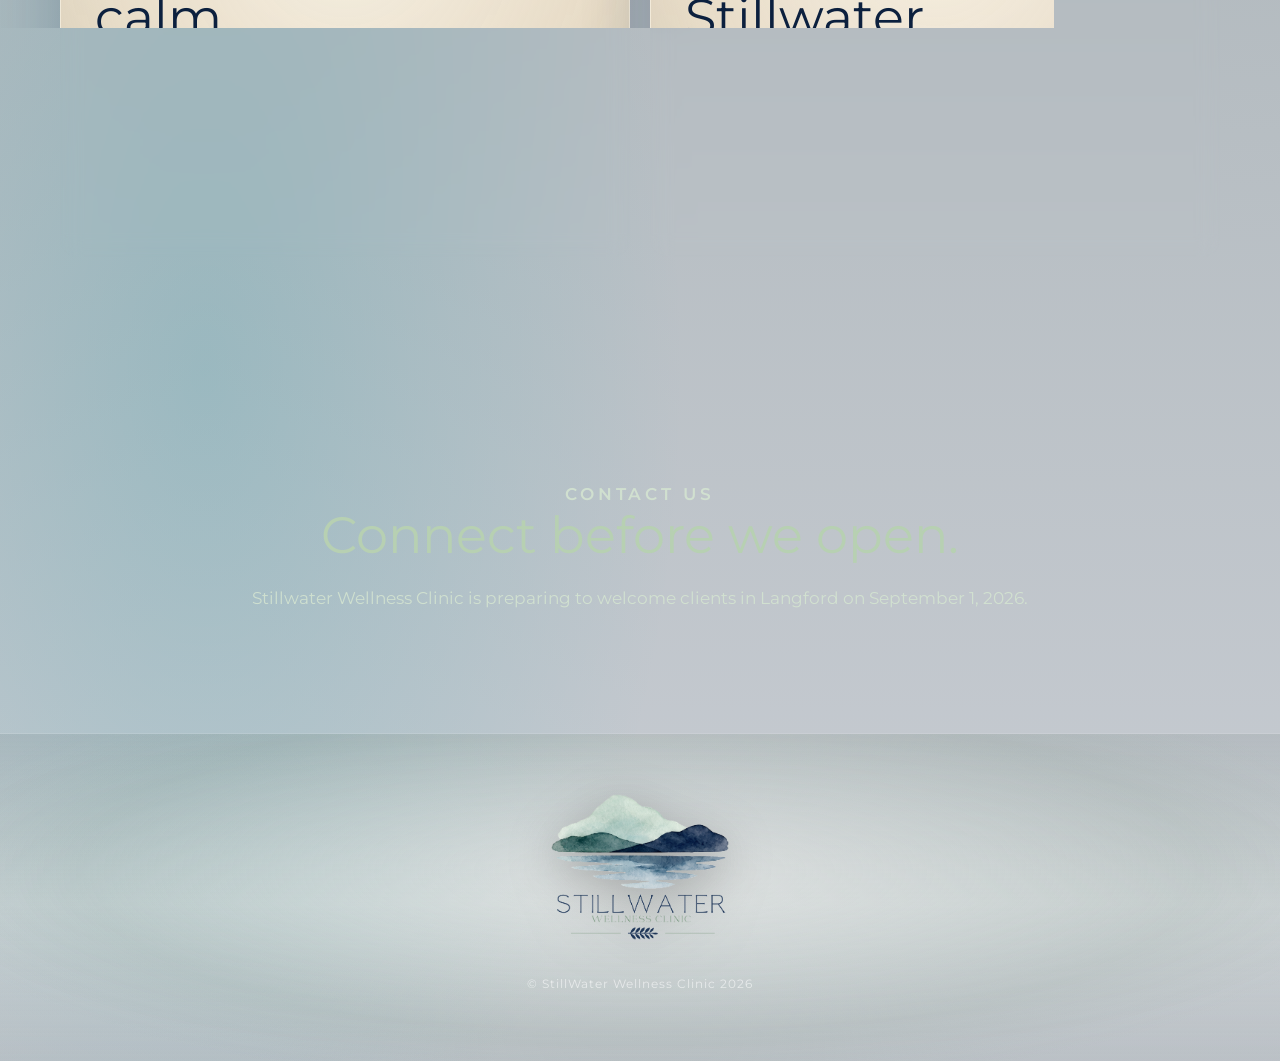
==== commit 3839f23f: "Update booking links to Jane clinic page" ====
--- a/index.html
+++ b/index.html
@@ -19,7 +19,7 @@
   <body>
     <div class="announcement-bar">
       <span>Langford, BC wellness clinic opening September 1, 2026</span>
-      <a href="https://jane.app" target="_blank" rel="noreferrer">Book Now</a>
+      <a href="https://stillwaterwellnessclinicinc.janeapp.com/" target="_blank" rel="noreferrer">Book Now</a>
     </div>
 
     <header class="site-header" data-header>
@@ -57,7 +57,7 @@
             lasting wellbeing.
           </p>
           <div class="hero-actions">
-            <a class="button button-primary" href="https://jane.app" target="_blank" rel="noreferrer">Book Now</a>
+            <a class="button button-primary" href="https://stillwaterwellnessclinicinc.janeapp.com/" target="_blank" rel="noreferrer">Book Now</a>
             <a class="button button-secondary" href="services.html">Explore Services</a>
           </div>
         </div>
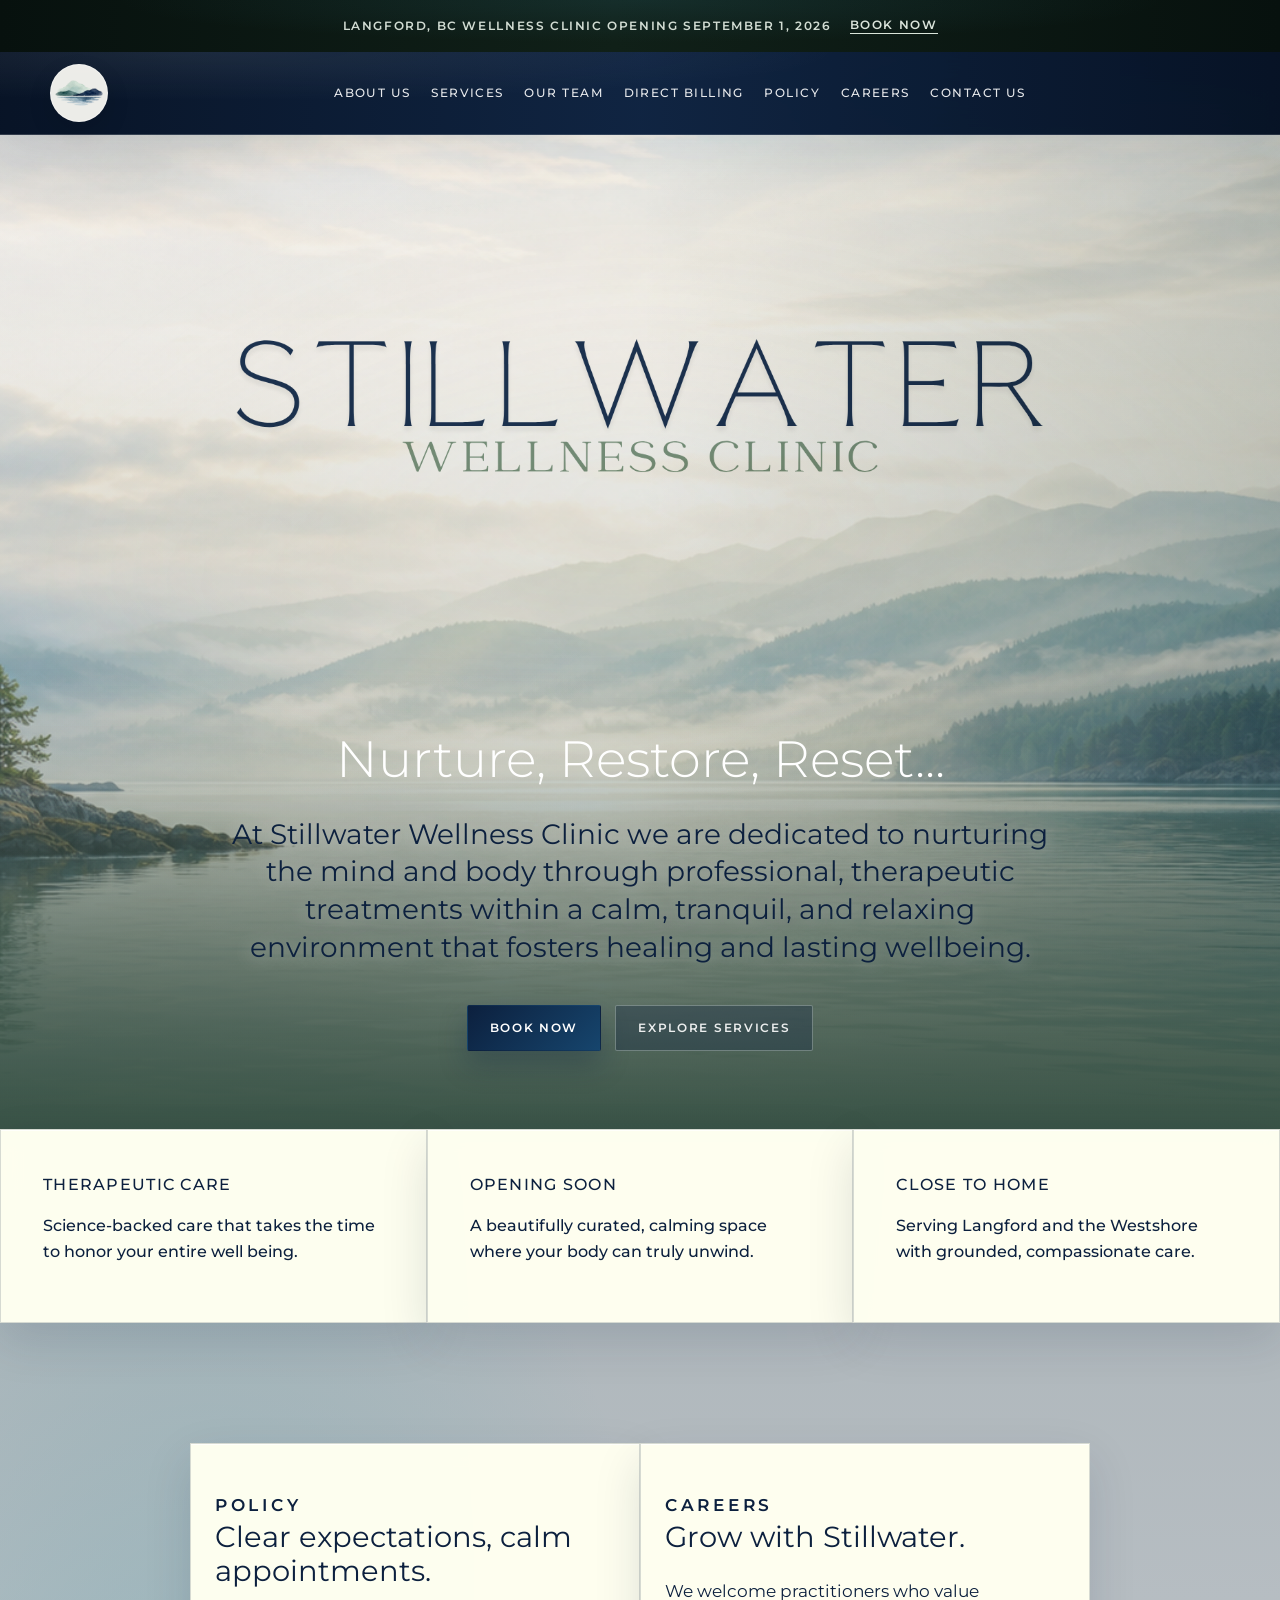
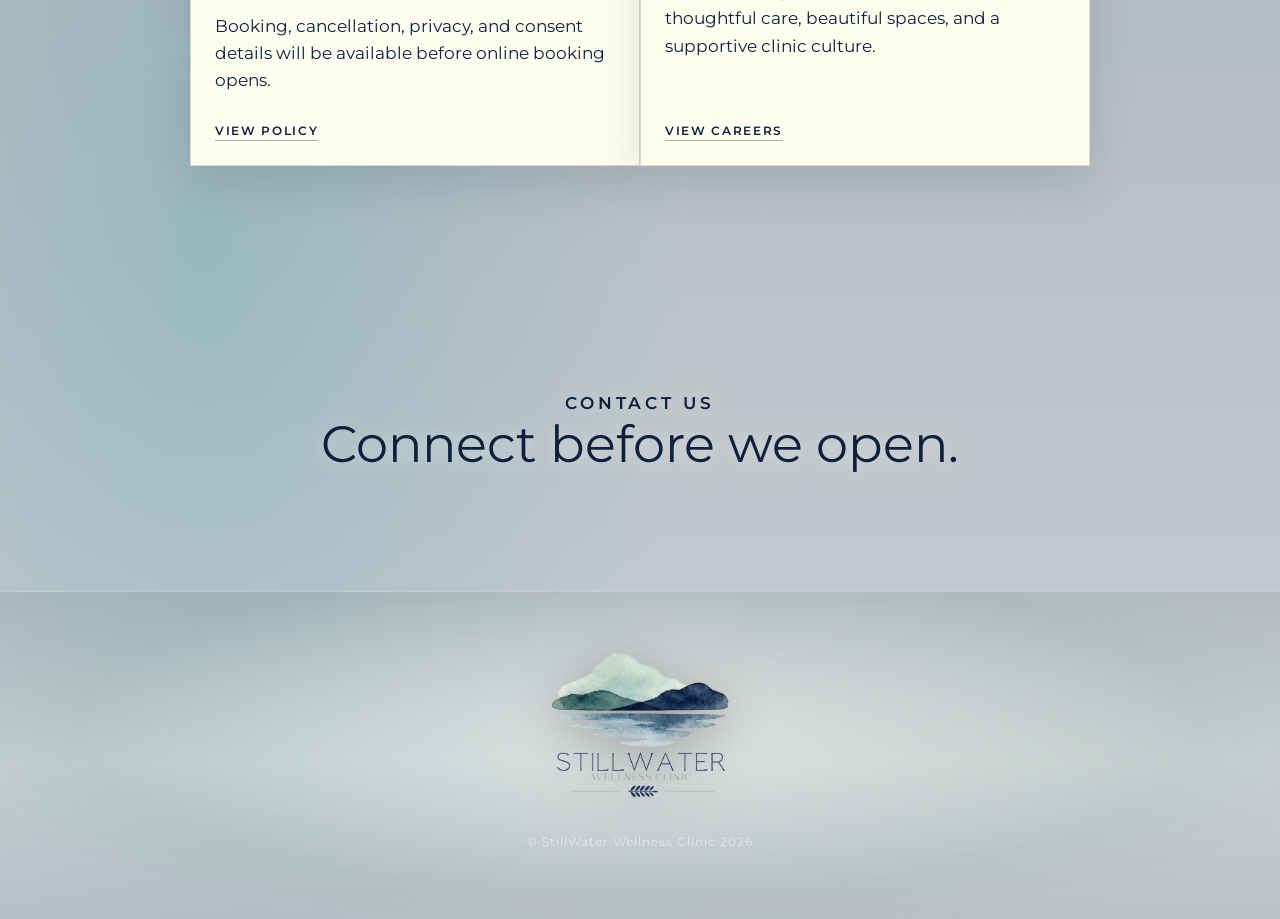
==== commit 53b4bc35: "Expand homepage blocks and add owner note" ====
--- a/index.html
+++ b/index.html
@@ -101,9 +101,6 @@
         <div>
           <p class="eyebrow">Contact Us</p>
           <h2>Connect before we open.</h2>
-          <p>
-            Stillwater Wellness Clinic is preparing to welcome clients in Langford on September 1, 2026.
-          </p>
         </div>
       </section>
     </main>
--- a/styles.css
+++ b/styles.css
@@ -11,8 +11,8 @@
   --mineral-blue: #16456d;
   --mineral-blue-soft: #2f6f83;
   --cream: #fbfaf5;
-  --cream-block: rgba(232, 220, 199, 0.9);
-  --cream-block-strong: rgba(247, 240, 226, 0.96);
+  --cream-block: rgba(255, 253, 244, 0.96);
+  --cream-block-strong: rgba(255, 255, 240, 0.98);
   --white: #ffffff;
   --ink: #172333;
   --muted: #5d6b68;
@@ -324,12 +324,16 @@
   margin-top: 38px;
 }
 
-.intro-band,
 .section {
   width: min(1160px, calc(100% - 40px));
   margin-inline: auto;
 }
 
+.intro-band {
+  width: 100%;
+  margin-inline: 0;
+}
+
 .site-footer {
   width: 100%;
   margin-inline: 0;
@@ -338,8 +342,8 @@
 .intro-band {
   display: grid;
   grid-template-columns: repeat(3, 1fr);
-  gap: 18px;
-  margin-top: -18px;
+  gap: 0;
+  margin-top: 0;
 }
 
 .intro-band div {
@@ -446,7 +450,7 @@
 .service-grid {
   display: grid;
   grid-template-columns: repeat(3, 1fr);
-  gap: 16px;
+  gap: 0;
   margin-top: 48px;
 }
 
@@ -464,19 +468,17 @@
 .policy-careers article,
 .feature-panel,
 .contact-card {
-  background:
-    radial-gradient(ellipse at 50% 12%, var(--cream-block-strong), rgba(232, 220, 199, 0.82) 62%, rgba(199, 185, 160, 0.64) 100%),
-    linear-gradient(180deg, rgba(247, 240, 226, 0.94), rgba(218, 202, 174, 0.84));
-  border: 1px solid rgba(247, 240, 226, 0.74);
-  border-radius: 18px;
-  box-shadow: 0 28px 70px rgba(12, 32, 62, 0.2), inset 0 1px 0 rgba(255, 255, 255, 0.72);
+  background: var(--cream-block-strong);
+  border: 1px solid rgba(12, 32, 62, 0.16);
+  border-radius: 0;
+  box-shadow: 0 18px 44px rgba(12, 32, 62, 0.13), inset 0 1px 0 rgba(255, 255, 255, 0.78);
   backdrop-filter: blur(10px);
 }
 
 .service-grid article:hover,
 .policy-careers article:hover {
-  border-color: rgba(255, 253, 247, 0.92);
-  box-shadow: 0 32px 78px rgba(12, 32, 62, 0.24), inset 0 1px 0 rgba(255, 255, 255, 0.82);
+  border-color: rgba(255, 253, 248, 0.96);
+  box-shadow: 0 22px 52px rgba(12, 32, 62, 0.16), inset 0 1px 0 rgba(255, 255, 255, 0.86);
   transform: translateY(-3px);
 }
 
@@ -494,6 +496,22 @@
   margin: 18px 0 0;
 }
 
+.service-grid article p,
+.service-grid article .eyebrow,
+.intro-band p,
+.policy-careers article p,
+.feature-panel p,
+.contact-card p,
+.page-card p,
+.service-menu-card p,
+.direct-billing-card p,
+.direct-billing-card .content-list,
+.contact-page .page-card p,
+.contact-page .page-card a:not(.button) {
+  color: var(--blue-deep);
+  text-shadow: none;
+}
+
 .muted-section {
   padding-top: 90px;
   padding-bottom: 90px;
@@ -504,12 +522,20 @@
 .policy-careers {
   display: grid;
   grid-template-columns: repeat(2, 1fr);
-  gap: 20px;
+  gap: 0;
+  max-width: 900px;
 }
 
 .policy-careers article {
   display: flex;
   flex-direction: column;
+  min-height: 190px;
+  padding: 24px;
+}
+
+.policy-careers article h2 {
+  font-size: clamp(1.35rem, 2.3vw, 2rem);
+  line-height: 1.18;
 }
 
 .policy-careers article .eyebrow,
@@ -545,6 +571,13 @@
   display: block;
   max-width: 820px;
   text-align: center;
+}
+
+.contact-section .eyebrow,
+.contact-section h2,
+.contact-section p {
+  color: var(--blue-deep);
+  text-shadow: 0 1px 18px rgba(255, 255, 240, 0.52);
 }
 
 .page-main {
@@ -623,12 +656,10 @@
   overflow: hidden;
   padding: clamp(24px, 3vw, 34px);
   min-height: 210px;
-  background:
-    radial-gradient(ellipse at 50% 12%, var(--cream-block-strong), rgba(232, 220, 199, 0.82) 62%, rgba(199, 185, 160, 0.64) 100%),
-    linear-gradient(180deg, rgba(247, 240, 226, 0.94), rgba(218, 202, 174, 0.84));
-  border: 1px solid rgba(247, 240, 226, 0.74);
-  border-radius: 18px;
-  box-shadow: 0 28px 70px rgba(12, 32, 62, 0.2), inset 0 1px 0 rgba(255, 255, 255, 0.72);
+  background: var(--cream-block-strong);
+  border: 1px solid rgba(12, 32, 62, 0.16);
+  border-radius: 0;
+  box-shadow: 0 18px 44px rgba(12, 32, 62, 0.13), inset 0 1px 0 rgba(255, 255, 255, 0.78);
   backdrop-filter: blur(10px);
 }
 
@@ -664,6 +695,30 @@
 .page-card a:not(.button):focus-visible {
   color: var(--mineral-blue);
   text-decoration-color: currentColor;
+}
+
+.owner-note-section {
+  padding-top: 0;
+}
+
+.owner-note-card {
+  max-width: 920px;
+  margin-inline: auto;
+}
+
+.owner-note-card .eyebrow {
+  margin-bottom: 14px;
+  color: var(--blue);
+  text-shadow: none;
+}
+
+.owner-note-card h2 {
+  max-width: 720px;
+  margin-bottom: 24px;
+}
+
+.owner-note-card p {
+  max-width: 780px;
 }
 
 .policy-page .page-hero {
@@ -842,11 +897,9 @@
   width: 100%;
   min-height: 210px;
   padding: clamp(24px, 3vw, 34px);
-  background:
-    radial-gradient(ellipse at 50% 12%, var(--cream-block-strong), rgba(232, 220, 199, 0.82) 62%, rgba(199, 185, 160, 0.64) 100%),
-    linear-gradient(180deg, rgba(247, 240, 226, 0.94), rgba(218, 202, 174, 0.84));
-  border-color: rgba(247, 240, 226, 0.74);
-  box-shadow: 0 28px 70px rgba(12, 32, 62, 0.2), inset 0 1px 0 rgba(255, 255, 255, 0.72);
+  background: var(--cream-block-strong);
+  border-color: rgba(12, 32, 62, 0.16);
+  box-shadow: 0 18px 44px rgba(12, 32, 62, 0.13), inset 0 1px 0 rgba(255, 255, 255, 0.78);
   backdrop-filter: blur(10px);
   text-align: center;
 }
@@ -893,12 +946,10 @@
 
 .service-menu-card {
   padding: clamp(24px, 3vw, 34px);
-  background:
-    radial-gradient(ellipse at 50% 12%, var(--cream-block-strong), rgba(232, 220, 199, 0.82) 62%, rgba(199, 185, 160, 0.64) 100%),
-    linear-gradient(180deg, rgba(247, 240, 226, 0.94), rgba(218, 202, 174, 0.84));
-  border: 1px solid rgba(247, 240, 226, 0.74);
-  border-radius: 18px;
-  box-shadow: 0 28px 70px rgba(12, 32, 62, 0.2), inset 0 1px 0 rgba(255, 255, 255, 0.72);
+  background: var(--cream-block-strong);
+  border: 1px solid rgba(12, 32, 62, 0.16);
+  border-radius: 0;
+  box-shadow: 0 18px 44px rgba(12, 32, 62, 0.13), inset 0 1px 0 rgba(255, 255, 255, 0.78);
   backdrop-filter: blur(10px);
 }
 
@@ -1234,11 +1285,15 @@
     width: min(100% - 32px, 1160px);
   }
 
+  .intro-band {
+    width: 100%;
+  }
+
   .intro-band,
   .page-grid,
   .service-menu,
   .policy-careers {
-    gap: 16px;
+    gap: 0;
   }
 
   .intro-band div,
@@ -1250,8 +1305,8 @@
   .contact-card {
     min-height: auto;
     padding: 26px;
-    border-radius: 16px;
-    box-shadow: 0 18px 42px rgba(12, 32, 62, 0.2), inset 0 1px 0 rgba(255, 255, 255, 0.34);
+    border-radius: 0;
+    box-shadow: 0 14px 34px rgba(12, 32, 62, 0.14), inset 0 1px 0 rgba(255, 255, 255, 0.42);
   }
 
   .team-photo-frame {
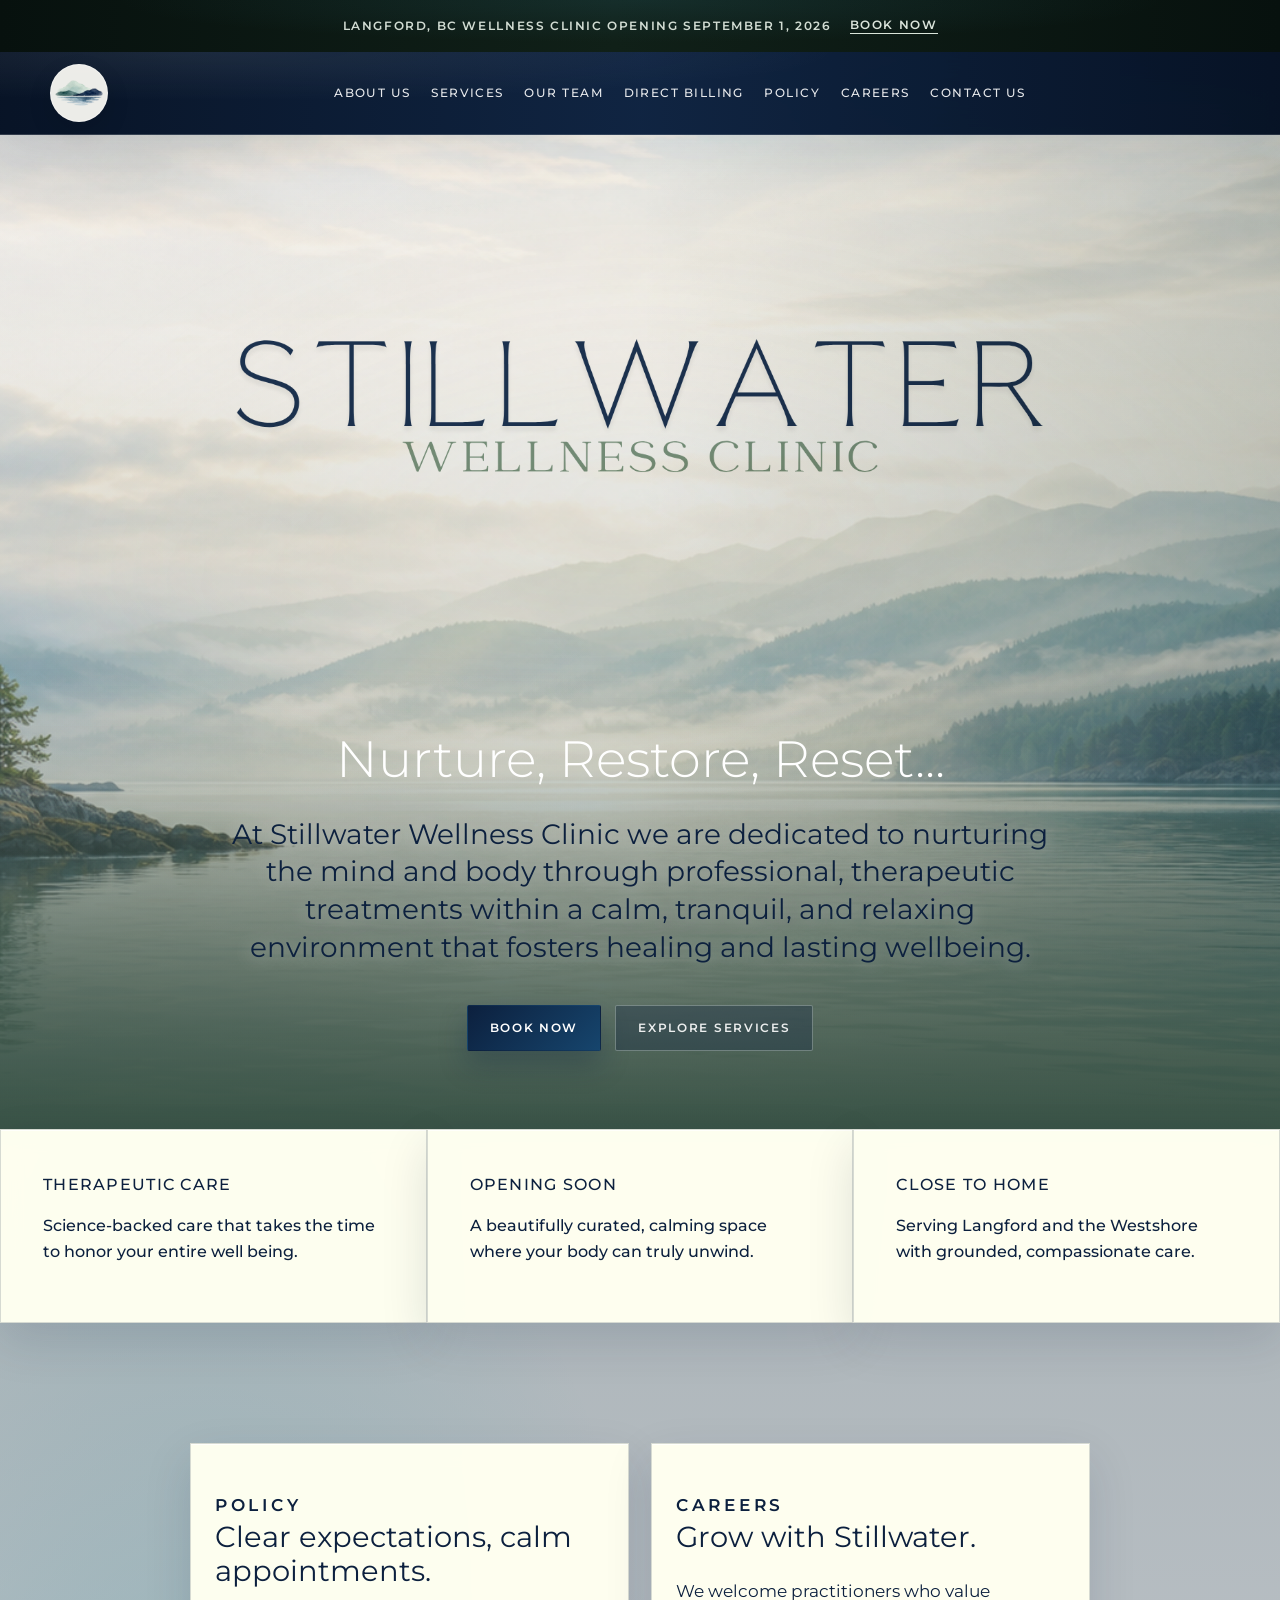
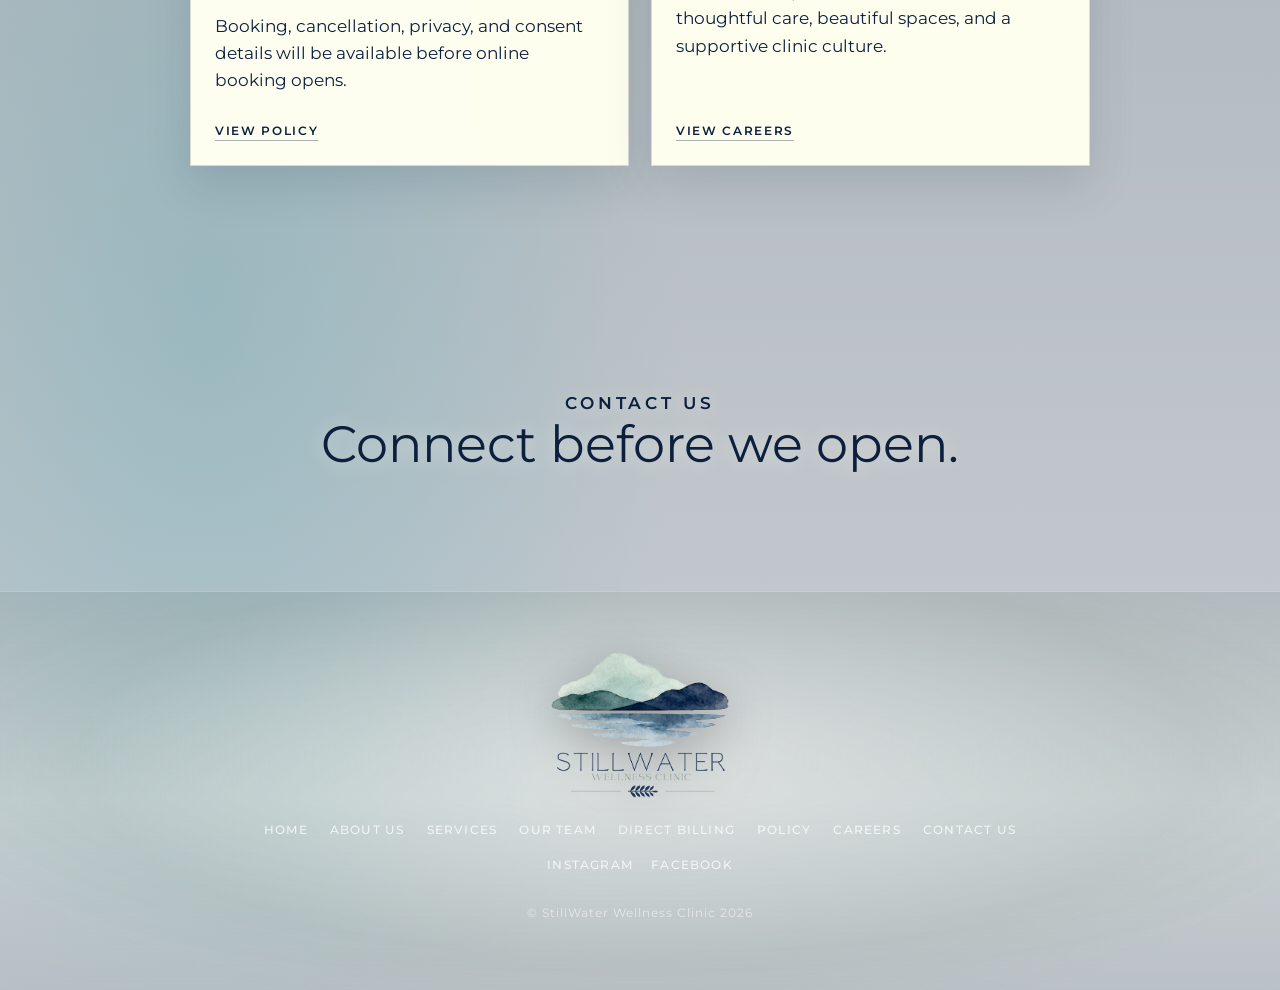
==== commit 537ea072: "Add footer navigation and social links" ====
--- a/index.html
+++ b/index.html
@@ -107,6 +107,20 @@
 
     <footer class="site-footer">
       <img src="stillwater-footer-logo.png" alt="Stillwater Wellness Clinic logo">
+      <nav class="footer-nav" aria-label="Footer navigation">
+        <a href="index.html">Home</a>
+        <a href="about.html">About Us</a>
+        <a href="services.html">Services</a>
+        <a href="teams.html">Our Team</a>
+        <a href="direct-billing.html">Direct Billing</a>
+        <a href="policy.html">Policy</a>
+        <a href="careers.html">Careers</a>
+        <a href="contact.html">Contact Us</a>
+      </nav>
+      <div class="footer-social" aria-label="Social media profiles">
+        <a href="https://www.instagram.com/stilllwaterwellnessclinic/" target="_blank" rel="noreferrer">Instagram</a>
+        <a href="https://www.facebook.com/share/1CyUFtn18y/" target="_blank" rel="noreferrer">Facebook</a>
+      </div>
       <p class="copyright">&copy; StillWater Wellness Clinic 2026</p>
     </footer>
 
--- a/styles.css
+++ b/styles.css
@@ -351,6 +351,7 @@
   overflow: hidden;
   min-height: 170px;
   padding: clamp(30px, 4vw, 42px);
+  transition: transform 180ms ease, box-shadow 180ms ease, border-color 180ms ease;
 }
 
 .intro-band span {
@@ -475,6 +476,7 @@
   backdrop-filter: blur(10px);
 }
 
+.intro-band div:hover,
 .service-grid article:hover,
 .policy-careers article:hover {
   border-color: rgba(255, 253, 248, 0.96);
@@ -522,7 +524,7 @@
 .policy-careers {
   display: grid;
   grid-template-columns: repeat(2, 1fr);
-  gap: 0;
+  gap: 22px;
   max-width: 900px;
 }
 
@@ -721,6 +723,12 @@
   max-width: 780px;
 }
 
+.owner-signature {
+  margin-top: 28px;
+  color: var(--blue-deep);
+  font-weight: 500;
+}
+
 .policy-page .page-hero {
   text-align: center;
 }
@@ -789,12 +797,13 @@
   display: grid;
   grid-template-columns: minmax(220px, 0.42fr) minmax(0, 1fr);
   gap: clamp(28px, 5vw, 56px);
-  align-items: center;
+  align-items: start;
 }
 
 .team-photo-frame {
   position: relative;
   width: min(100%, 320px);
+  margin-top: 8px;
   aspect-ratio: 3 / 4;
   justify-self: center;
   overflow: hidden;
@@ -810,6 +819,21 @@
   height: 100%;
   object-fit: cover;
   object-position: 54% 18%;
+}
+
+.team-photo-placeholder {
+  display: grid;
+  place-items: center;
+  background:
+    radial-gradient(circle at 50% 28%, rgba(255, 253, 247, 0.94), rgba(210, 216, 212, 0.86) 58%, rgba(171, 184, 181, 0.82));
+}
+
+.team-photo-placeholder span {
+  color: var(--blue-deep);
+  font-family: var(--font-display);
+  font-size: clamp(3rem, 7vw, 5rem);
+  font-weight: 500;
+  letter-spacing: 0.08em;
 }
 
 .team-bio .eyebrow {
@@ -1126,6 +1150,37 @@
 .site-footer img {
   width: 190px;
   filter: drop-shadow(0 12px 24px rgba(0, 0, 0, 0.28));
+}
+
+.footer-nav,
+.footer-social {
+  display: flex;
+  flex-wrap: wrap;
+  justify-content: center;
+  gap: 12px 22px;
+  width: min(100% - 32px, 920px);
+}
+
+.footer-nav a,
+.footer-social a {
+  color: rgba(255, 255, 255, 0.76);
+  font-size: 0.76rem;
+  font-weight: 500;
+  letter-spacing: 0.1em;
+  text-decoration: none;
+  text-transform: uppercase;
+  transition: color 180ms ease;
+}
+
+.footer-nav a:hover,
+.footer-nav a:focus-visible,
+.footer-social a:hover,
+.footer-social a:focus-visible {
+  color: var(--sage-glow);
+}
+
+.footer-social {
+  gap: 12px 18px;
 }
 
 .site-footer .copyright {
@@ -1296,6 +1351,10 @@
     gap: 0;
   }
 
+  .policy-careers {
+    gap: 18px;
+  }
+
   .intro-band div,
   .service-grid article,
   .policy-careers article,
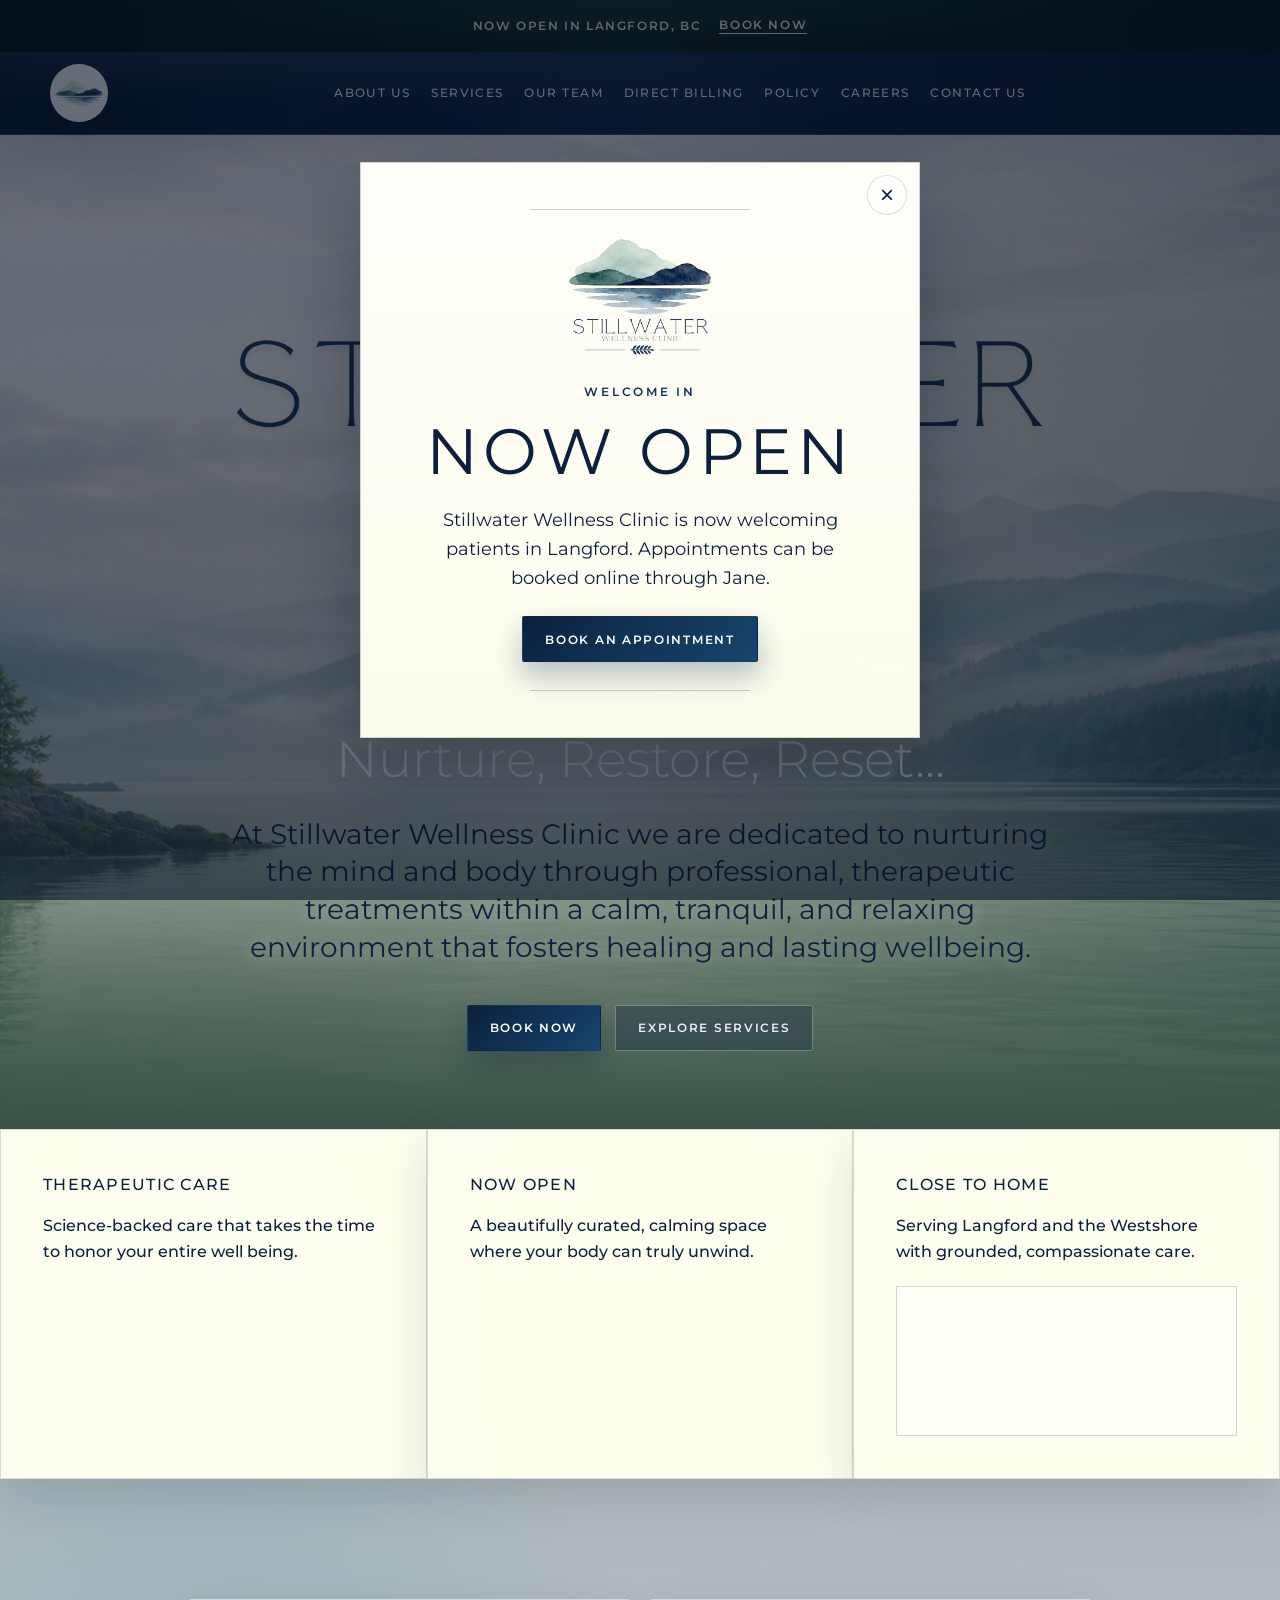
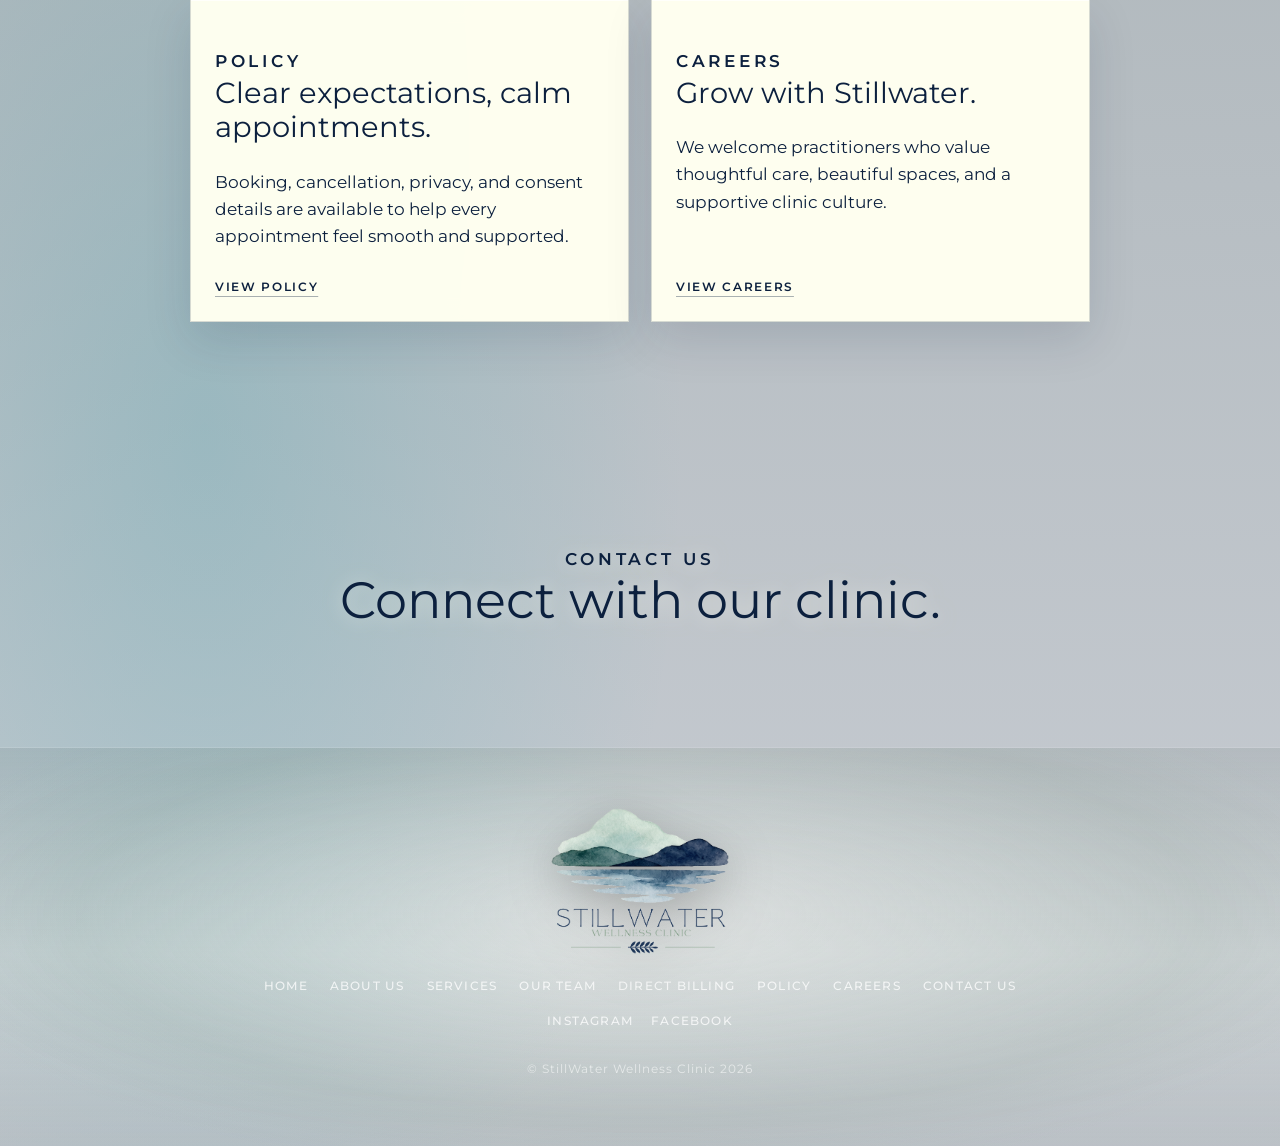
==== commit c2e2588f: "Update site for opening day" ====
--- a/index.html
+++ b/index.html
@@ -5,7 +5,7 @@
     <meta name="viewport" content="width=device-width, initial-scale=1">
     <meta
       name="description"
-      content="Stillwater Wellness Clinic is a calm, therapeutic wellness clinic opening September 1, 2026 in Langford, BC."
+      content="Stillwater Wellness Clinic is now open in Langford, BC, welcoming patients into a calm therapeutic wellness clinic."
     >
     <title>Stillwater Wellness Clinic | Langford BC</title>
     <link rel="preconnect" href="https://fonts.googleapis.com">
@@ -18,7 +18,7 @@
   </head>
   <body>
     <div class="announcement-bar">
-      <span>Langford, BC wellness clinic opening September 1, 2026</span>
+      <span>Now open in Langford, BC</span>
       <a href="https://stillwaterwellnessclinicinc.janeapp.com/" target="_blank" rel="noreferrer">Book Now</a>
     </div>
 
@@ -69,12 +69,20 @@
           <p>Science-backed care that takes the time to honor your entire well being.</p>
         </div>
         <div>
-          <strong>Opening Soon</strong>
+          <strong>Now Open</strong>
           <p>A beautifully curated, calming space where your body can truly unwind.</p>
         </div>
         <div>
           <strong>Close to Home</strong>
           <p>Serving Langford and the Westshore with grounded, compassionate care.</p>
+          <a class="intro-map-link" href="https://www.google.com/maps/search/?api=1&query=Unit%20102%203212%20Jacklin%20Rd%20Victoria%20BC%20V9B%200J5" target="_blank" rel="noreferrer" aria-label="Open Stillwater Wellness Clinic location in Google Maps">
+            <iframe
+              title="Map showing Stillwater Wellness Clinic location"
+              src="https://www.google.com/maps?q=Unit%20102%203212%20Jacklin%20Rd%20Victoria%20BC%20V9B%200J5&output=embed"
+              loading="lazy"
+              referrerpolicy="no-referrer-when-downgrade"
+            ></iframe>
+          </a>
         </div>
       </section>
 
@@ -83,7 +91,7 @@
           <p class="eyebrow">Policy</p>
           <h2>Clear expectations, calm appointments.</h2>
           <p>
-            Booking, cancellation, privacy, and consent details will be available before online booking opens.
+            Booking, cancellation, privacy, and consent details are available to help every appointment feel smooth and supported.
           </p>
           <a class="inline-card-link" href="policy.html">View Policy</a>
         </article>
@@ -100,7 +108,7 @@
       <section class="section contact-section" id="contact">
         <div>
           <p class="eyebrow">Contact Us</p>
-          <h2>Connect before we open.</h2>
+          <h2>Connect with our clinic.</h2>
         </div>
       </section>
     </main>
@@ -124,6 +132,16 @@
       <p class="copyright">&copy; StillWater Wellness Clinic 2026</p>
     </footer>
 
+    <div class="launch-popup" data-launch-popup aria-hidden="true">
+      <div class="launch-popup-card launch-popup-card-soft" role="dialog" aria-modal="true" aria-labelledby="launch-popup-title">
+        <button class="launch-popup-close" type="button" aria-label="Close" data-launch-popup-close>&times;</button>
+        <img class="launch-popup-logo" src="stillwater-footer-logo.png" alt="Stillwater Wellness Clinic logo">
+        <p class="eyebrow">Welcome In</p>
+        <h2 id="launch-popup-title">Now Open</h2>
+        <p>Stillwater Wellness Clinic is now welcoming patients in Langford. Appointments can be booked online through Jane.</p>
+        <a class="button button-primary" href="https://stillwaterwellnessclinicinc.janeapp.com/" target="_blank" rel="noreferrer">Book An Appointment</a>
+      </div>
+    </div>
     <script src="script.js"></script>
   </body>
 </html>
--- a/styles.css
+++ b/styles.css
@@ -380,6 +380,24 @@
   text-shadow: none;
 }
 
+.intro-map-link {
+  display: block;
+  overflow: hidden;
+  height: 150px;
+  margin-top: 22px;
+  border: 1px solid rgba(12, 32, 62, 0.18);
+  background: rgba(255, 255, 255, 0.42);
+  box-shadow: inset 0 1px 0 rgba(255, 255, 255, 0.68);
+}
+
+.intro-map-link iframe {
+  width: 100%;
+  height: 100%;
+  border: 0;
+  filter: saturate(0.72) contrast(0.96);
+  pointer-events: none;
+}
+
 .section p {
   color: rgba(212, 228, 209, 0.86);
 }
@@ -1113,6 +1131,118 @@
   color: var(--blue-deep);
   font-size: 1.08rem;
   font-weight: 500;
+}
+
+.launch-popup {
+  position: fixed;
+  inset: 0;
+  z-index: 500;
+  display: grid;
+  place-items: center;
+  padding: 24px;
+  background: rgba(5, 17, 36, 0.58);
+  opacity: 0;
+  pointer-events: none;
+  transition: opacity 220ms ease;
+}
+
+.launch-popup.is-visible {
+  opacity: 1;
+  pointer-events: auto;
+}
+
+.launch-popup-card {
+  position: relative;
+  width: min(100%, 520px);
+  padding: clamp(34px, 6vw, 54px);
+  background:
+    radial-gradient(ellipse at 50% 0%, rgba(137, 165, 142, 0.2), transparent 60%),
+    var(--cream-block-strong);
+  border: 1px solid rgba(12, 32, 62, 0.18);
+  box-shadow: 0 30px 80px rgba(5, 17, 36, 0.35), inset 0 1px 0 rgba(255, 255, 255, 0.78);
+  color: var(--blue-deep);
+  text-align: center;
+}
+
+.launch-popup-card .eyebrow {
+  color: var(--blue);
+  text-shadow: none;
+}
+
+.launch-popup-card h2 {
+  color: var(--blue-deep);
+  font-size: clamp(2.2rem, 7vw, 4.5rem);
+  letter-spacing: 0.08em;
+  text-transform: uppercase;
+}
+
+.launch-popup-card p:not(.eyebrow) {
+  max-width: 380px;
+  margin: 22px auto 28px;
+  color: var(--blue-deep);
+  font-size: clamp(1rem, 2.6vw, 1.12rem);
+}
+
+.launch-popup-close {
+  position: absolute;
+  top: 12px;
+  right: 12px;
+  display: grid;
+  place-items: center;
+  width: 40px;
+  height: 40px;
+  border: 1px solid rgba(12, 32, 62, 0.14);
+  border-radius: 50%;
+  background: rgba(255, 255, 255, 0.5);
+  color: var(--blue-deep);
+  cursor: pointer;
+  font-size: 1.5rem;
+  line-height: 1;
+  transition: background-color 180ms ease, color 180ms ease;
+}
+
+.launch-popup-close:hover,
+.launch-popup-close:focus-visible {
+  background: var(--blue-deep);
+  color: var(--white);
+}
+
+.launch-popup-card-soft {
+  width: min(100%, 560px);
+  padding: clamp(30px, 5vw, 46px) clamp(28px, 6vw, 58px);
+  background:
+    linear-gradient(180deg, rgba(255, 255, 255, 0.68), rgba(255, 255, 255, 0)),
+    var(--cream-block-strong);
+}
+
+.launch-popup-card-soft::before,
+.launch-popup-card-soft::after {
+  content: "";
+  display: block;
+  width: min(220px, 58%);
+  height: 1px;
+  margin: 0 auto 24px;
+  background: rgba(12, 32, 62, 0.22);
+}
+
+.launch-popup-card-soft::after {
+  margin: 28px auto 0;
+}
+
+.launch-popup-logo {
+  width: 152px;
+  margin: 0 auto 22px;
+  filter: none;
+}
+
+.launch-popup-card-soft h2 {
+  margin-top: 4px;
+  font-size: clamp(2rem, 6.5vw, 4rem);
+}
+
+.launch-popup-card-soft p:not(.eyebrow) {
+  max-width: 420px;
+  margin-bottom: 24px;
 }
 
 .service-grid article h3,
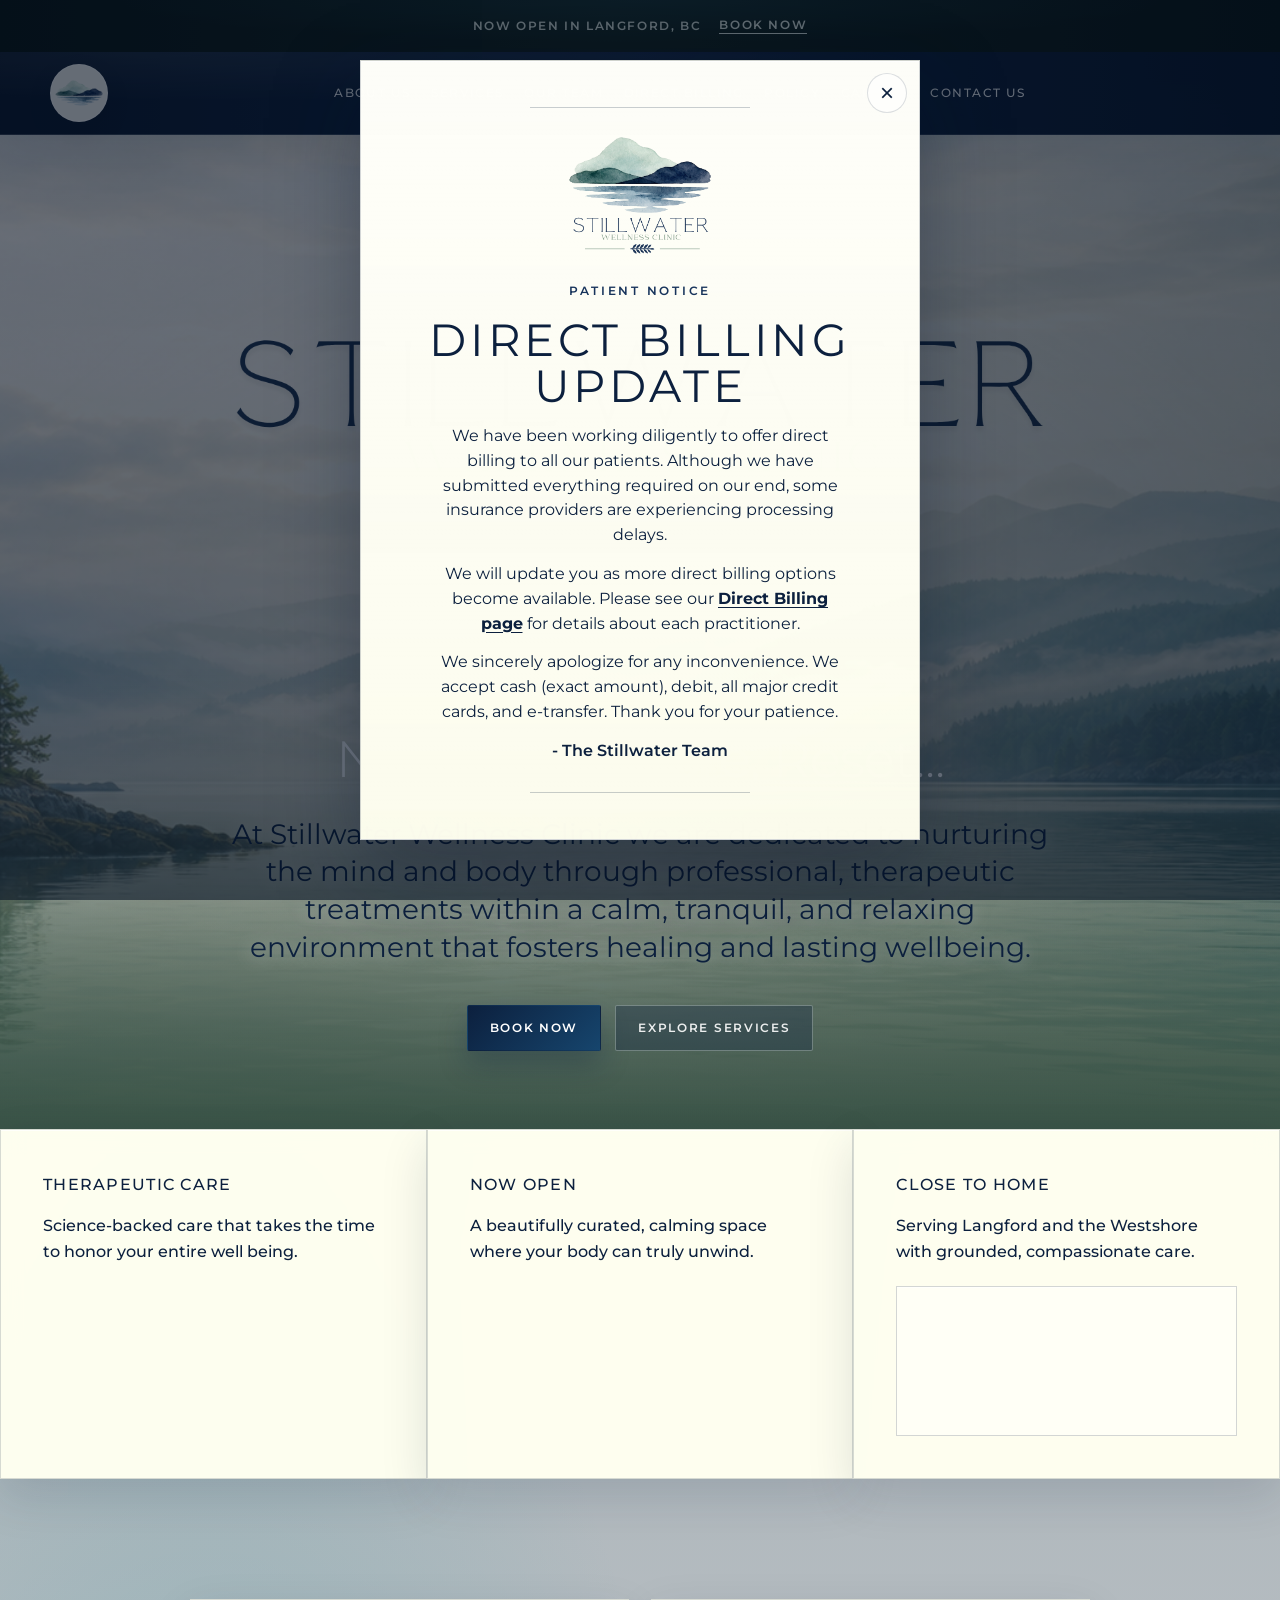
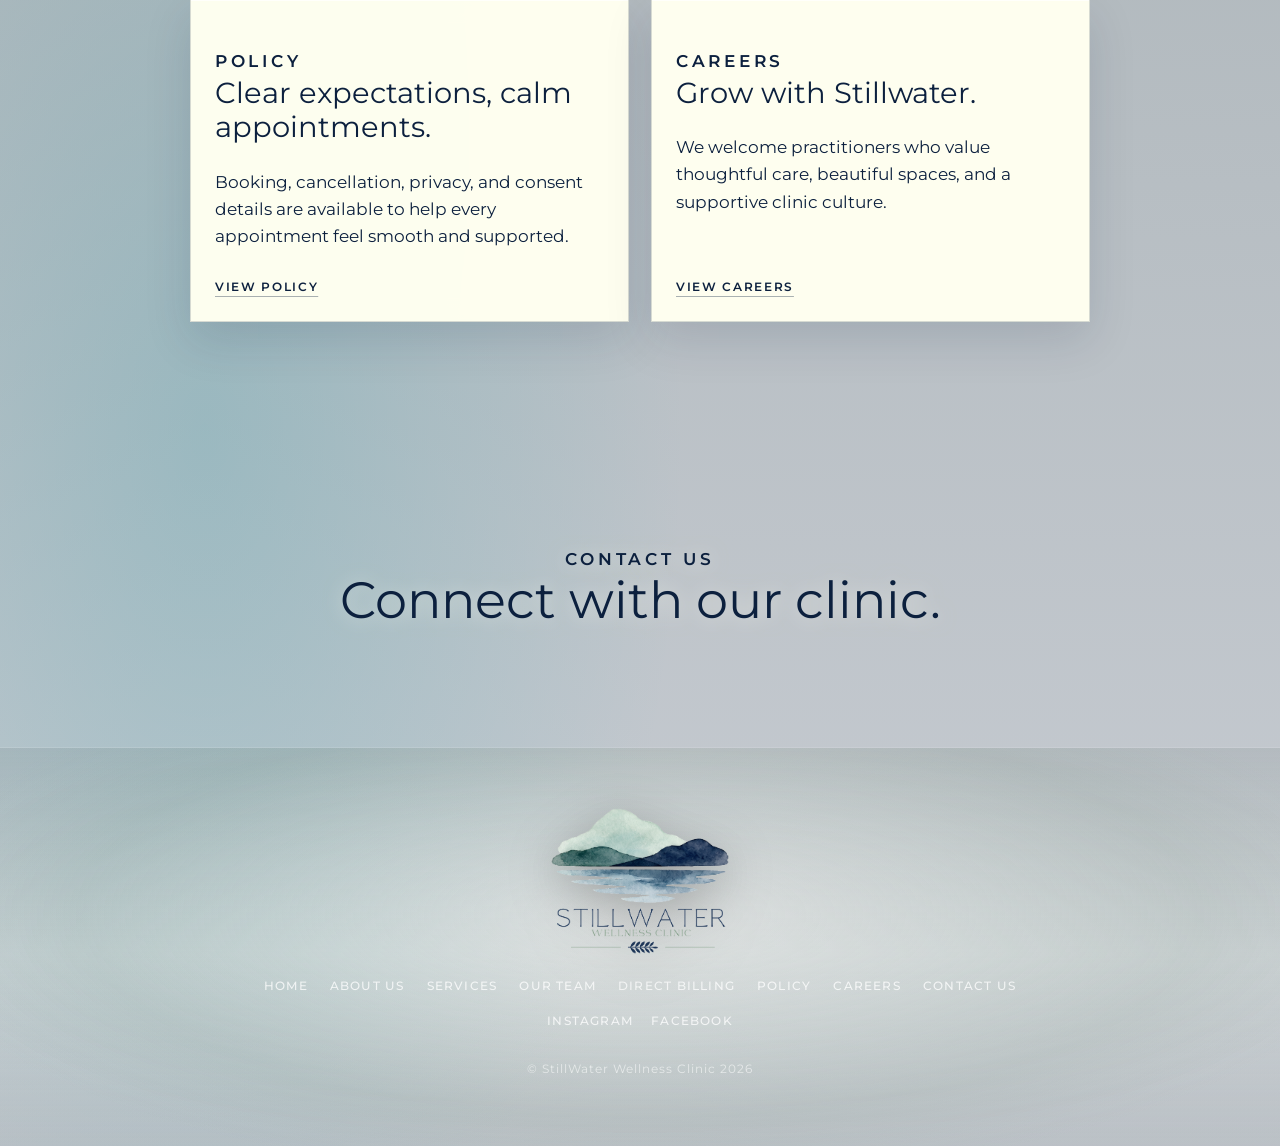
==== commit d5860ea1: "Update direct billing notice popup" ====
--- a/index.html
+++ b/index.html
@@ -136,10 +136,12 @@
       <div class="launch-popup-card launch-popup-card-soft" role="dialog" aria-modal="true" aria-labelledby="launch-popup-title">
         <button class="launch-popup-close" type="button" aria-label="Close" data-launch-popup-close>&times;</button>
         <img class="launch-popup-logo" src="stillwater-footer-logo.png" alt="Stillwater Wellness Clinic logo">
-        <p class="eyebrow">Welcome In</p>
-        <h2 id="launch-popup-title">Now Open</h2>
-        <p>Stillwater Wellness Clinic is now welcoming patients in Langford. Appointments can be booked online through Jane.</p>
-        <a class="button button-primary" href="https://stillwaterwellnessclinicinc.janeapp.com/" target="_blank" rel="noreferrer">Book An Appointment</a>
+        <p class="eyebrow">Patient Notice</p>
+        <h2 id="launch-popup-title">Direct Billing Update</h2>
+        <p>We have been working diligently to offer direct billing to all our patients. Although we have submitted everything required on our end, some insurance providers are experiencing processing delays.</p>
+        <p>We will update you as more direct billing options become available. Please see our <a href="direct-billing.html">Direct Billing page</a> for details about each practitioner.</p>
+        <p>We sincerely apologize for any inconvenience. We accept cash (exact amount), debit, all major credit cards, and e-transfer. Thank you for your patience.</p>
+        <p class="launch-popup-signature">- The Stillwater Team</p>
       </div>
     </div>
     <script src="script.js"></script>
--- a/styles.css
+++ b/styles.css
@@ -1209,6 +1209,8 @@
 
 .launch-popup-card-soft {
   width: min(100%, 560px);
+  max-height: calc(100dvh - 48px);
+  overflow-y: auto;
   padding: clamp(30px, 5vw, 46px) clamp(28px, 6vw, 58px);
   background:
     linear-gradient(180deg, rgba(255, 255, 255, 0.68), rgba(255, 255, 255, 0)),
@@ -1237,12 +1239,26 @@
 
 .launch-popup-card-soft h2 {
   margin-top: 4px;
-  font-size: clamp(2rem, 6.5vw, 4rem);
+  font-size: clamp(1.75rem, 5vw, 2.8rem);
 }
 
 .launch-popup-card-soft p:not(.eyebrow) {
   max-width: 420px;
-  margin-bottom: 24px;
+  margin: 14px auto;
+  font-size: 1rem;
+  line-height: 1.55;
+}
+
+.launch-popup-card-soft p a {
+  color: var(--blue-deep);
+  font-weight: 700;
+  text-decoration: underline;
+  text-underline-offset: 3px;
+}
+
+.launch-popup-card-soft .launch-popup-signature {
+  margin-top: 20px;
+  font-weight: 600;
 }
 
 .service-grid article h3,
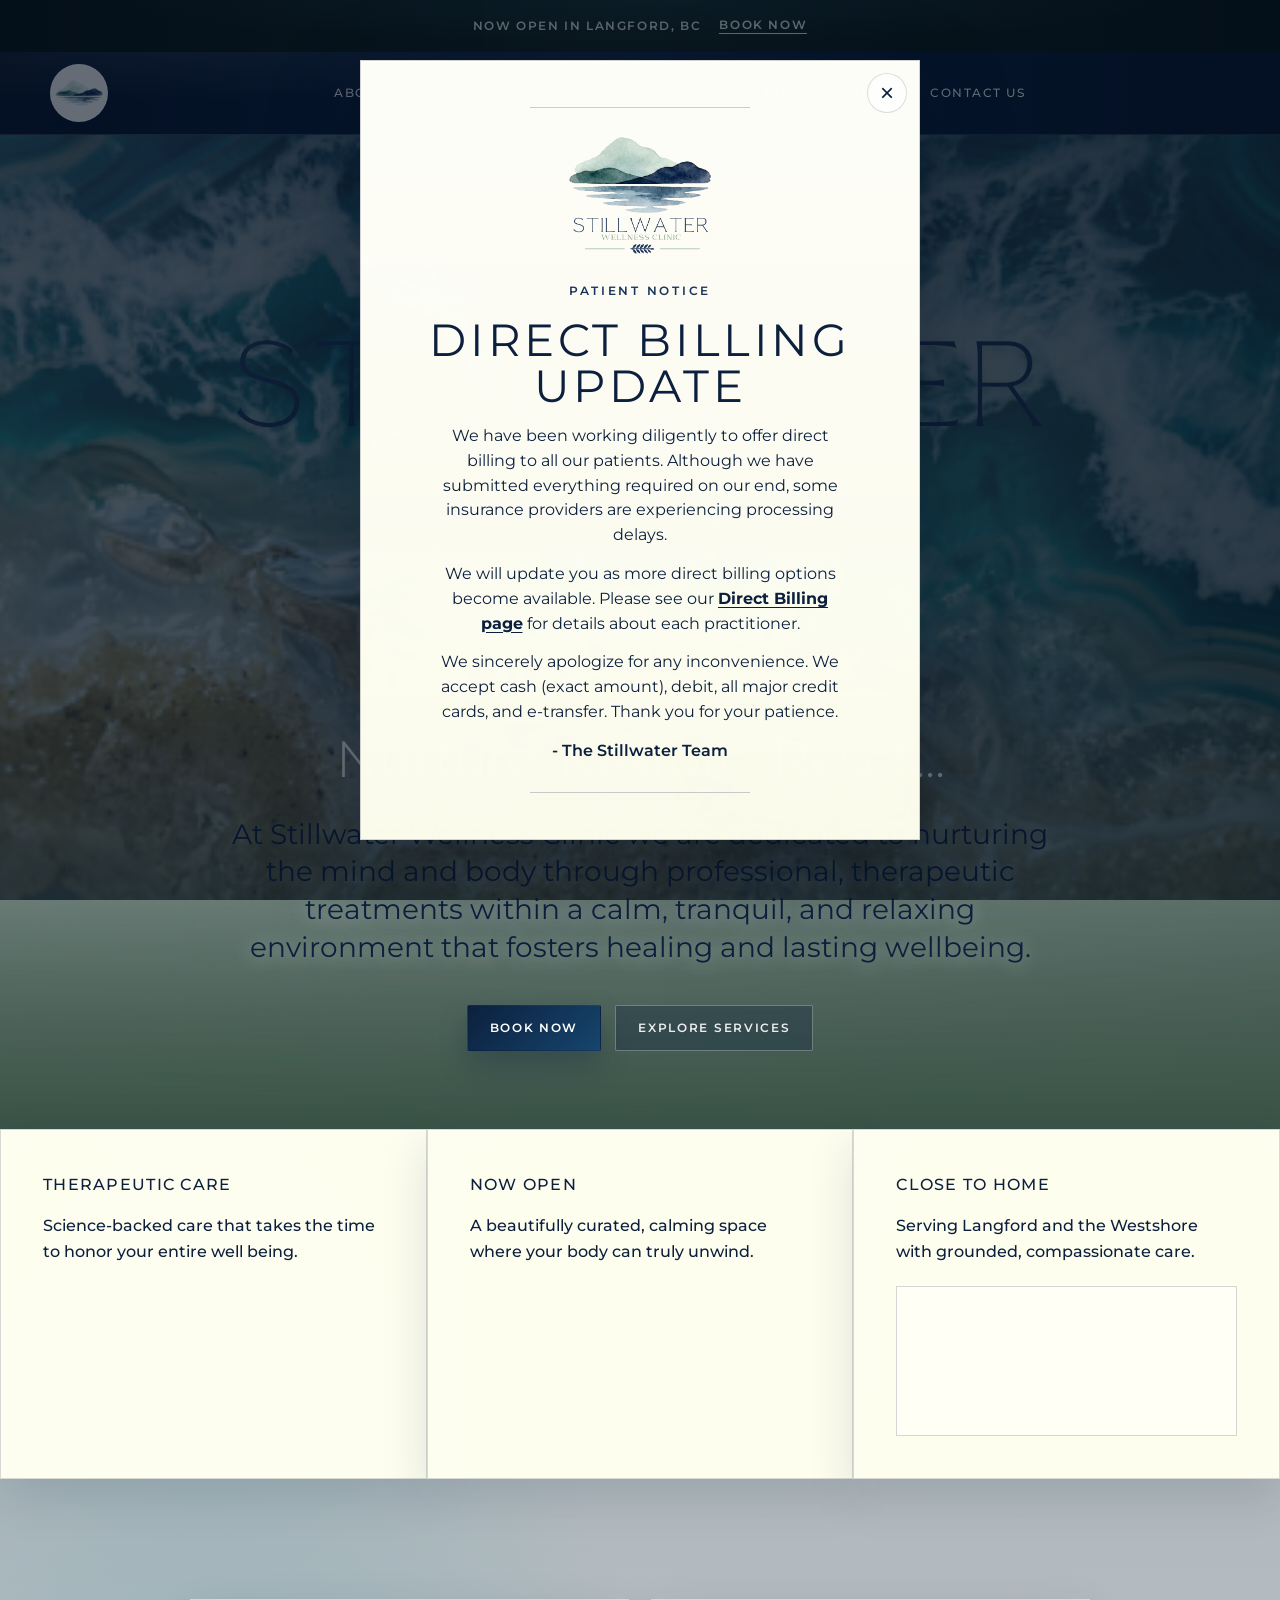
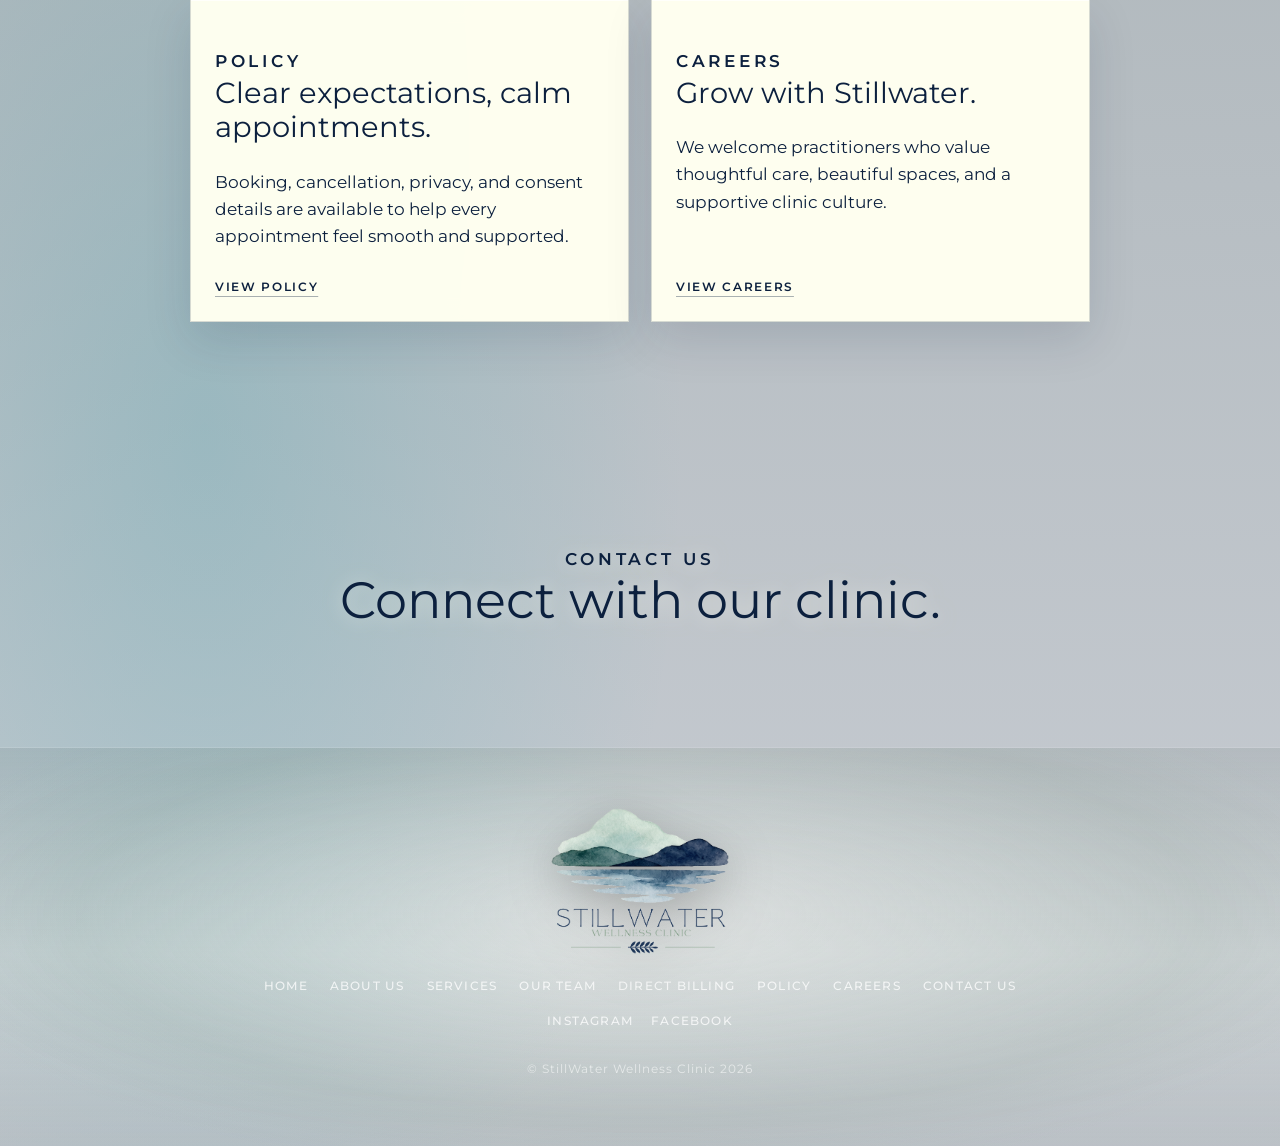
==== commit 029e59c7: "Add coastal hero image crossfade" ====
--- a/index.html
+++ b/index.html
@@ -46,6 +46,9 @@
     <main>
       <section class="hero" id="home" aria-labelledby="hero-title">
         <div class="hero-media" aria-hidden="true">
+          <div class="hero-slide hero-slide-original"></div>
+          <div class="hero-slide hero-slide-second"></div>
+          <div class="hero-slide hero-slide-third"></div>
           <div class="watercolor-field"></div>
         </div>
         <div class="hero-content">
--- a/styles.css
+++ b/styles.css
@@ -235,10 +235,50 @@
   position: absolute;
   inset: 0;
   z-index: -2;
+  overflow: hidden;
+}
+
+.hero-media::after {
+  content: "";
+  position: absolute;
+  inset: 0;
   background:
     linear-gradient(180deg, rgba(251, 250, 245, 0.03), rgba(16, 40, 31, 0.16) 68%, var(--forest) 100%),
-    linear-gradient(90deg, rgba(251, 250, 245, 0.12), rgba(251, 250, 245, 0), rgba(16, 40, 31, 0.18)),
-    url("langford-coast-backdrop.png") center / cover no-repeat;
+    linear-gradient(90deg, rgba(251, 250, 245, 0.12), rgba(251, 250, 245, 0), rgba(16, 40, 31, 0.18));
+}
+
+.hero-slide {
+  position: absolute;
+  inset: 0;
+  background-position: center;
+  background-size: cover;
+  opacity: 0;
+  animation: hero-crossfade 24s linear infinite;
+}
+
+.hero-slide-original {
+  background-image: url("langford-coast-backdrop.png");
+}
+
+.hero-slide-second {
+  background-image: url("langford-coast-angle-2.png");
+  animation-delay: -16s;
+}
+
+.hero-slide-third {
+  background-image: url("langford-coast-angle-3.png");
+  animation-delay: -8s;
+}
+
+@keyframes hero-crossfade {
+  0%, 25% { opacity: 1; }
+  33.333%, 91.667% { opacity: 0; }
+  100% { opacity: 1; }
+}
+
+@media (prefers-reduced-motion: reduce) {
+  .hero-slide { animation: none; }
+  .hero-slide-original { opacity: 1; }
 }
 
 .watercolor-field {
@@ -802,6 +842,33 @@
   padding: clamp(30px, 4vw, 48px);
 }
 
+.direct-billing-page .page-hero p:last-child {
+  width: min(100%, 760px);
+  text-align: center;
+}
+
+.direct-billing-page .page-hero .page-title-accent {
+  width: max-content;
+  max-width: 100%;
+  white-space: normal;
+}
+
+.direct-billing-page .policy-stack {
+  width: min(760px, calc(100% - 32px));
+  grid-template-columns: minmax(0, 1fr);
+}
+
+.direct-billing-card > h2 {
+  text-align: center;
+}
+
+.direct-billing-card > h2:first-child + p,
+.direct-billing-card > h2:nth-of-type(2) + p {
+  max-width: 620px;
+  margin-inline: auto;
+  text-align: center;
+}
+
 .direct-billing-card h2:not(:first-child) {
   margin-top: 34px;
 }
@@ -809,6 +876,141 @@
 .direct-billing-card p,
 .direct-billing-card .content-list {
   font-size: clamp(1.02rem, 1.45vw, 1.14rem);
+}
+
+.billing-grid {
+  display: grid;
+  grid-template-columns: repeat(3, minmax(0, 1fr));
+  gap: 24px;
+  margin: 28px 0;
+}
+
+.billing-practitioner + .billing-practitioner {
+  border-left: 1px solid rgba(12, 32, 62, 0.22);
+  padding-left: 24px;
+}
+
+.billing-practitioner h3 {
+  margin: 0 0 14px;
+  color: var(--blue-deep);
+}
+
+.billing-practitioner dl {
+  margin: 0;
+  color: var(--blue-deep);
+}
+
+.billing-practitioner dl div {
+  display: flex;
+  justify-content: space-between;
+  gap: 12px;
+  padding: 10px 0;
+  border-top: 1px solid rgba(12, 32, 62, 0.14);
+}
+
+.billing-practitioner dt {
+  font-weight: 500;
+}
+
+.billing-practitioner dd {
+  margin: 0;
+  font-weight: 700;
+  white-space: nowrap;
+}
+
+.telus-provider-trigger {
+  padding: 0;
+  border: 0;
+  background: none;
+  color: var(--blue-deep);
+  font: inherit;
+  font-weight: 600;
+  text-decoration: underline;
+  text-underline-offset: 3px;
+  cursor: pointer;
+}
+
+.telus-provider-trigger:focus-visible {
+  outline: 2px solid currentColor;
+  outline-offset: 3px;
+}
+
+.telus-provider-popover {
+  position: fixed;
+  z-index: 450;
+  width: min(440px, calc(100vw - 24px));
+  max-height: min(440px, calc(100dvh - 24px));
+  overflow-y: auto;
+  padding: 20px 24px;
+  border: 1px solid rgba(12, 32, 62, 0.25);
+  background: var(--cream-block-strong);
+  box-shadow: 0 16px 40px rgba(5, 17, 36, 0.25);
+  color: var(--blue-deep);
+}
+
+.telus-provider-popover[hidden] {
+  display: none;
+}
+
+.telus-provider-heading {
+  display: flex;
+  align-items: start;
+  justify-content: space-between;
+  gap: 12px;
+}
+
+.telus-provider-heading h2 {
+  margin: 0;
+  color: var(--blue-deep);
+  font-size: 1.2rem;
+}
+
+.telus-provider-heading button {
+  border: 0;
+  background: none;
+  color: inherit;
+  cursor: pointer;
+  font-size: 1.5rem;
+  line-height: 1;
+}
+
+.telus-provider-popover p {
+  margin: 10px 0 14px;
+  font-size: 0.9rem;
+  line-height: 1.5;
+}
+
+.telus-provider-popover ul {
+  columns: 2;
+  gap: 20px;
+  margin: 0;
+  padding-left: 18px;
+  font-size: 0.88rem;
+  line-height: 1.5;
+}
+
+.telus-provider-popover li {
+  break-inside: avoid;
+  margin-bottom: 7px;
+}
+
+@media (max-width: 520px) {
+  .telus-provider-popover ul {
+    columns: 1;
+  }
+}
+
+@media (max-width: 760px) {
+  .billing-grid {
+    grid-template-columns: 1fr;
+    gap: 28px;
+  }
+
+  .billing-practitioner + .billing-practitioner {
+    border-left: 0;
+    border-top: 1px solid rgba(12, 32, 62, 0.22);
+    padding: 28px 0 0;
+  }
 }
 
 .team-profile {
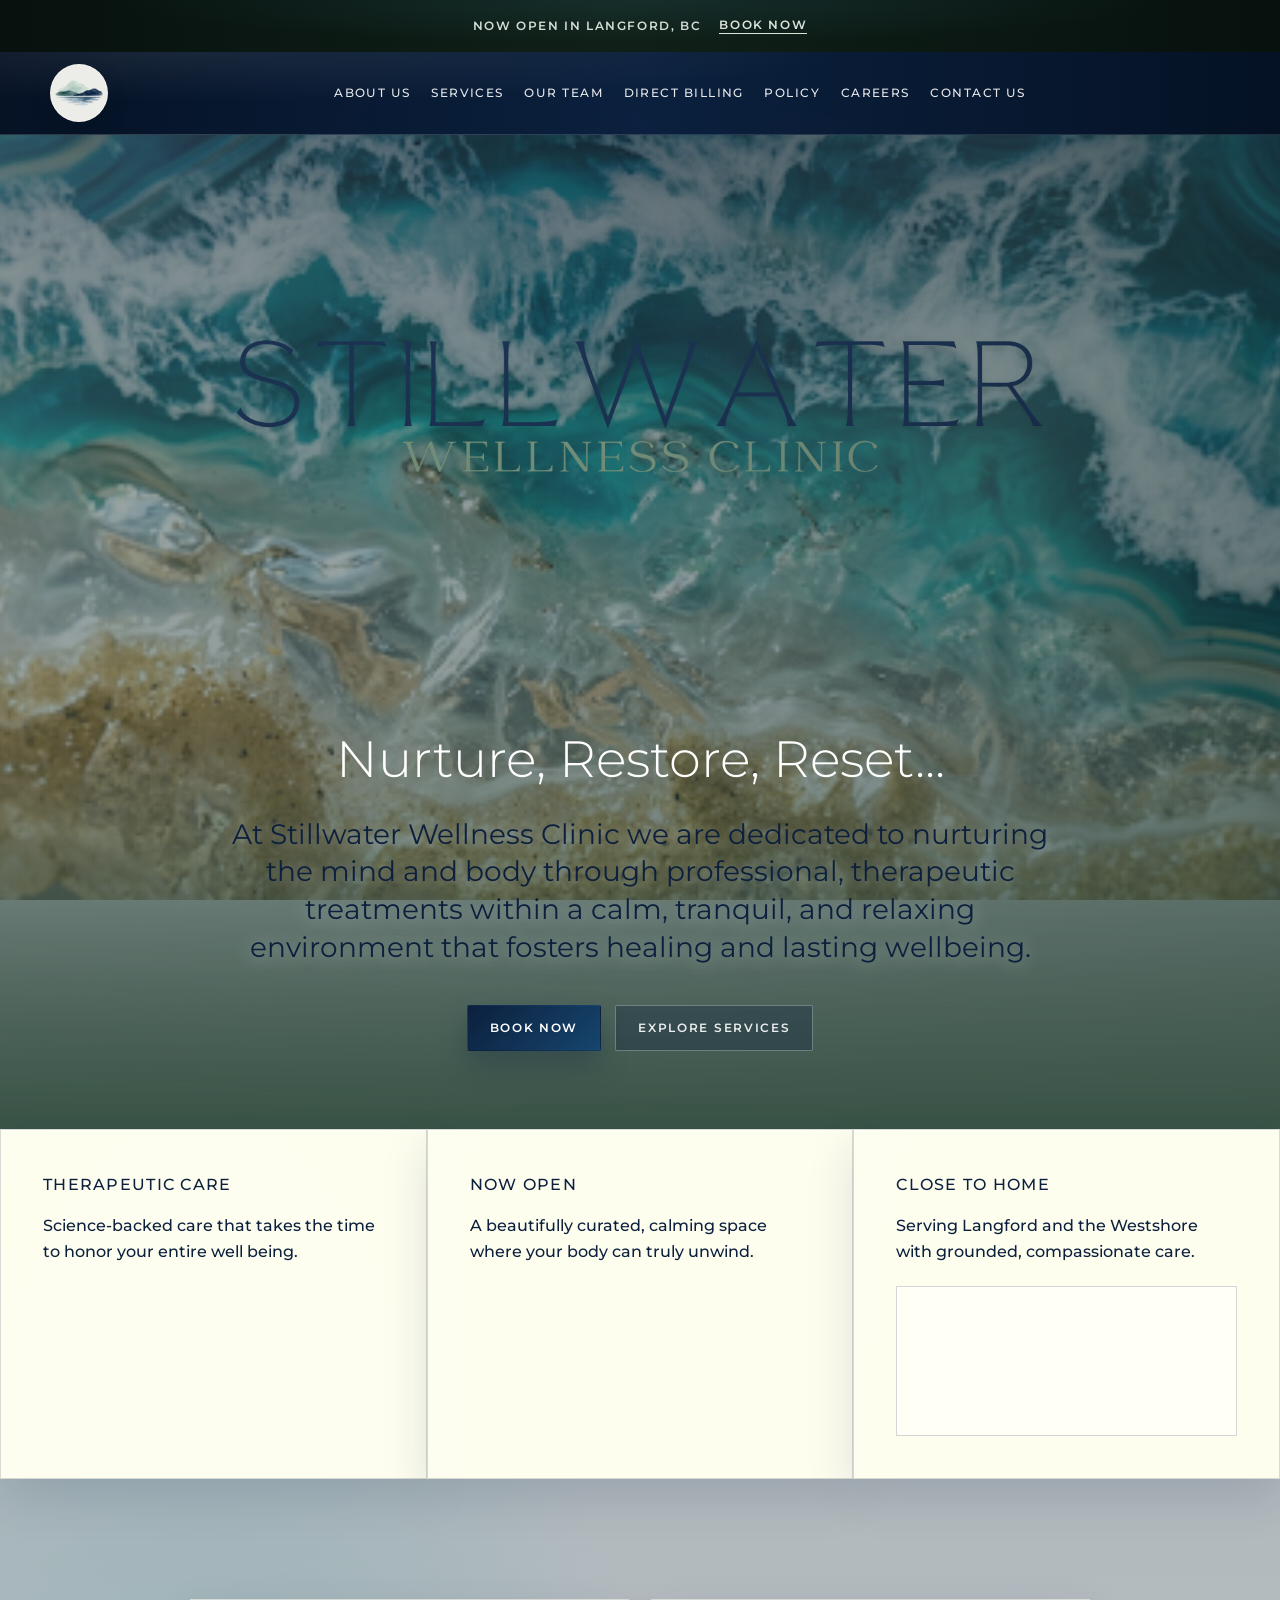
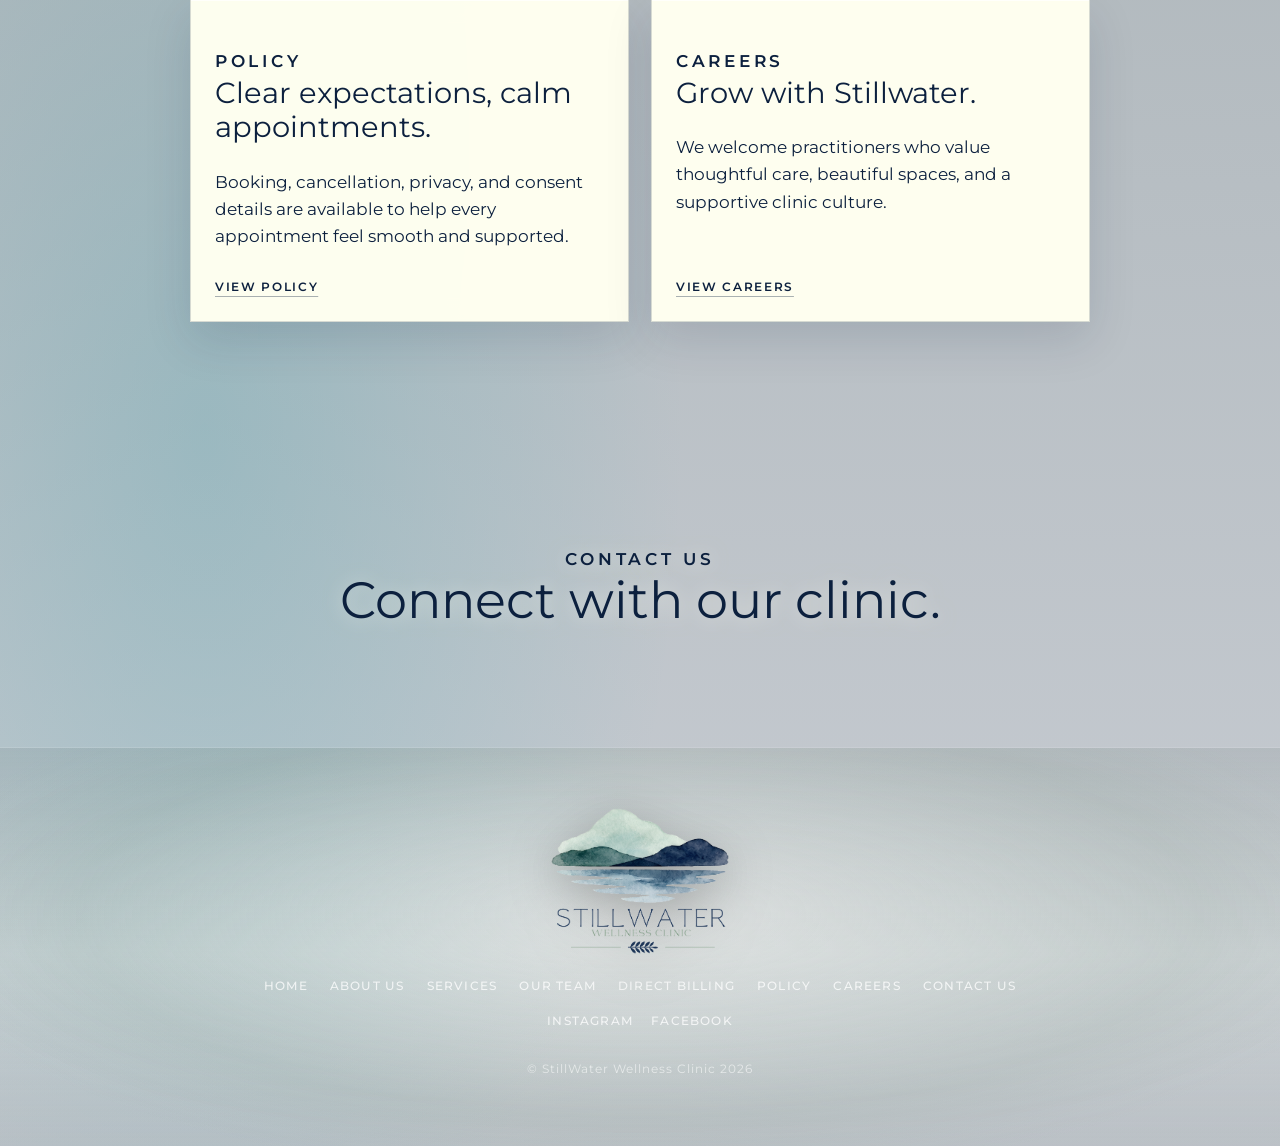
==== commit 14785a21: "Remove billing delay notice and update Darcy coverage" ====
--- a/index.html
+++ b/index.html
@@ -135,18 +135,6 @@
       <p class="copyright">&copy; StillWater Wellness Clinic 2026</p>
     </footer>
 
-    <div class="launch-popup" data-launch-popup aria-hidden="true">
-      <div class="launch-popup-card launch-popup-card-soft" role="dialog" aria-modal="true" aria-labelledby="launch-popup-title">
-        <button class="launch-popup-close" type="button" aria-label="Close" data-launch-popup-close>&times;</button>
-        <img class="launch-popup-logo" src="stillwater-footer-logo.png" alt="Stillwater Wellness Clinic logo">
-        <p class="eyebrow">Patient Notice</p>
-        <h2 id="launch-popup-title">Direct Billing Update</h2>
-        <p>We have been working diligently to offer direct billing to all our patients. Although we have submitted everything required on our end, some insurance providers are experiencing processing delays.</p>
-        <p>We will update you as more direct billing options become available. Please see our <a href="direct-billing.html">Direct Billing page</a> for details about each practitioner.</p>
-        <p>We sincerely apologize for any inconvenience. We accept cash (exact amount), debit, all major credit cards, and e-transfer. Thank you for your patience.</p>
-        <p class="launch-popup-signature">- The Stillwater Team</p>
-      </div>
-    </div>
     <script src="script.js"></script>
   </body>
 </html>
--- a/styles.css
+++ b/styles.css
@@ -1335,134 +1335,6 @@
   font-weight: 500;
 }
 
-.launch-popup {
-  position: fixed;
-  inset: 0;
-  z-index: 500;
-  display: grid;
-  place-items: center;
-  padding: 24px;
-  background: rgba(5, 17, 36, 0.58);
-  opacity: 0;
-  pointer-events: none;
-  transition: opacity 220ms ease;
-}
-
-.launch-popup.is-visible {
-  opacity: 1;
-  pointer-events: auto;
-}
-
-.launch-popup-card {
-  position: relative;
-  width: min(100%, 520px);
-  padding: clamp(34px, 6vw, 54px);
-  background:
-    radial-gradient(ellipse at 50% 0%, rgba(137, 165, 142, 0.2), transparent 60%),
-    var(--cream-block-strong);
-  border: 1px solid rgba(12, 32, 62, 0.18);
-  box-shadow: 0 30px 80px rgba(5, 17, 36, 0.35), inset 0 1px 0 rgba(255, 255, 255, 0.78);
-  color: var(--blue-deep);
-  text-align: center;
-}
-
-.launch-popup-card .eyebrow {
-  color: var(--blue);
-  text-shadow: none;
-}
-
-.launch-popup-card h2 {
-  color: var(--blue-deep);
-  font-size: clamp(2.2rem, 7vw, 4.5rem);
-  letter-spacing: 0.08em;
-  text-transform: uppercase;
-}
-
-.launch-popup-card p:not(.eyebrow) {
-  max-width: 380px;
-  margin: 22px auto 28px;
-  color: var(--blue-deep);
-  font-size: clamp(1rem, 2.6vw, 1.12rem);
-}
-
-.launch-popup-close {
-  position: absolute;
-  top: 12px;
-  right: 12px;
-  display: grid;
-  place-items: center;
-  width: 40px;
-  height: 40px;
-  border: 1px solid rgba(12, 32, 62, 0.14);
-  border-radius: 50%;
-  background: rgba(255, 255, 255, 0.5);
-  color: var(--blue-deep);
-  cursor: pointer;
-  font-size: 1.5rem;
-  line-height: 1;
-  transition: background-color 180ms ease, color 180ms ease;
-}
-
-.launch-popup-close:hover,
-.launch-popup-close:focus-visible {
-  background: var(--blue-deep);
-  color: var(--white);
-}
-
-.launch-popup-card-soft {
-  width: min(100%, 560px);
-  max-height: calc(100dvh - 48px);
-  overflow-y: auto;
-  padding: clamp(30px, 5vw, 46px) clamp(28px, 6vw, 58px);
-  background:
-    linear-gradient(180deg, rgba(255, 255, 255, 0.68), rgba(255, 255, 255, 0)),
-    var(--cream-block-strong);
-}
-
-.launch-popup-card-soft::before,
-.launch-popup-card-soft::after {
-  content: "";
-  display: block;
-  width: min(220px, 58%);
-  height: 1px;
-  margin: 0 auto 24px;
-  background: rgba(12, 32, 62, 0.22);
-}
-
-.launch-popup-card-soft::after {
-  margin: 28px auto 0;
-}
-
-.launch-popup-logo {
-  width: 152px;
-  margin: 0 auto 22px;
-  filter: none;
-}
-
-.launch-popup-card-soft h2 {
-  margin-top: 4px;
-  font-size: clamp(1.75rem, 5vw, 2.8rem);
-}
-
-.launch-popup-card-soft p:not(.eyebrow) {
-  max-width: 420px;
-  margin: 14px auto;
-  font-size: 1rem;
-  line-height: 1.55;
-}
-
-.launch-popup-card-soft p a {
-  color: var(--blue-deep);
-  font-weight: 700;
-  text-decoration: underline;
-  text-underline-offset: 3px;
-}
-
-.launch-popup-card-soft .launch-popup-signature {
-  margin-top: 20px;
-  font-weight: 600;
-}
-
 .service-grid article h3,
 .policy-careers article h2,
 .feature-panel strong,
